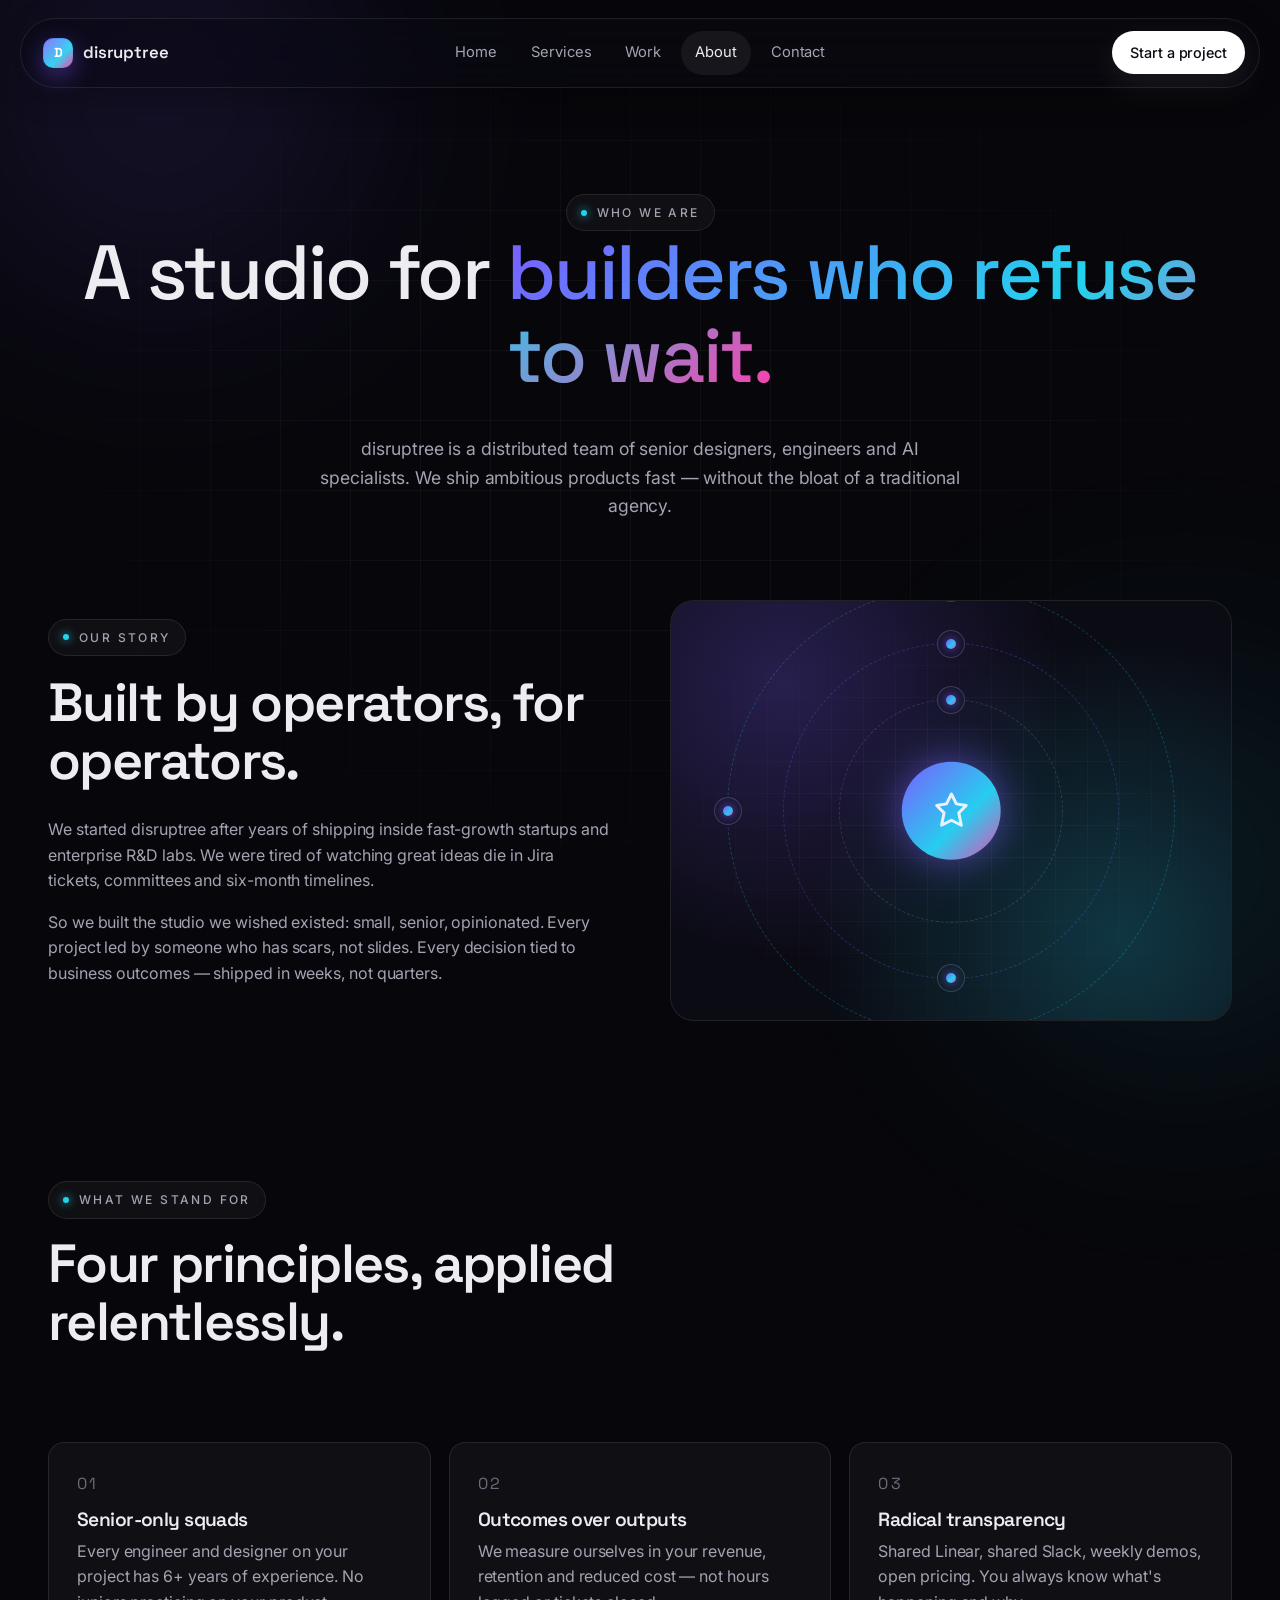
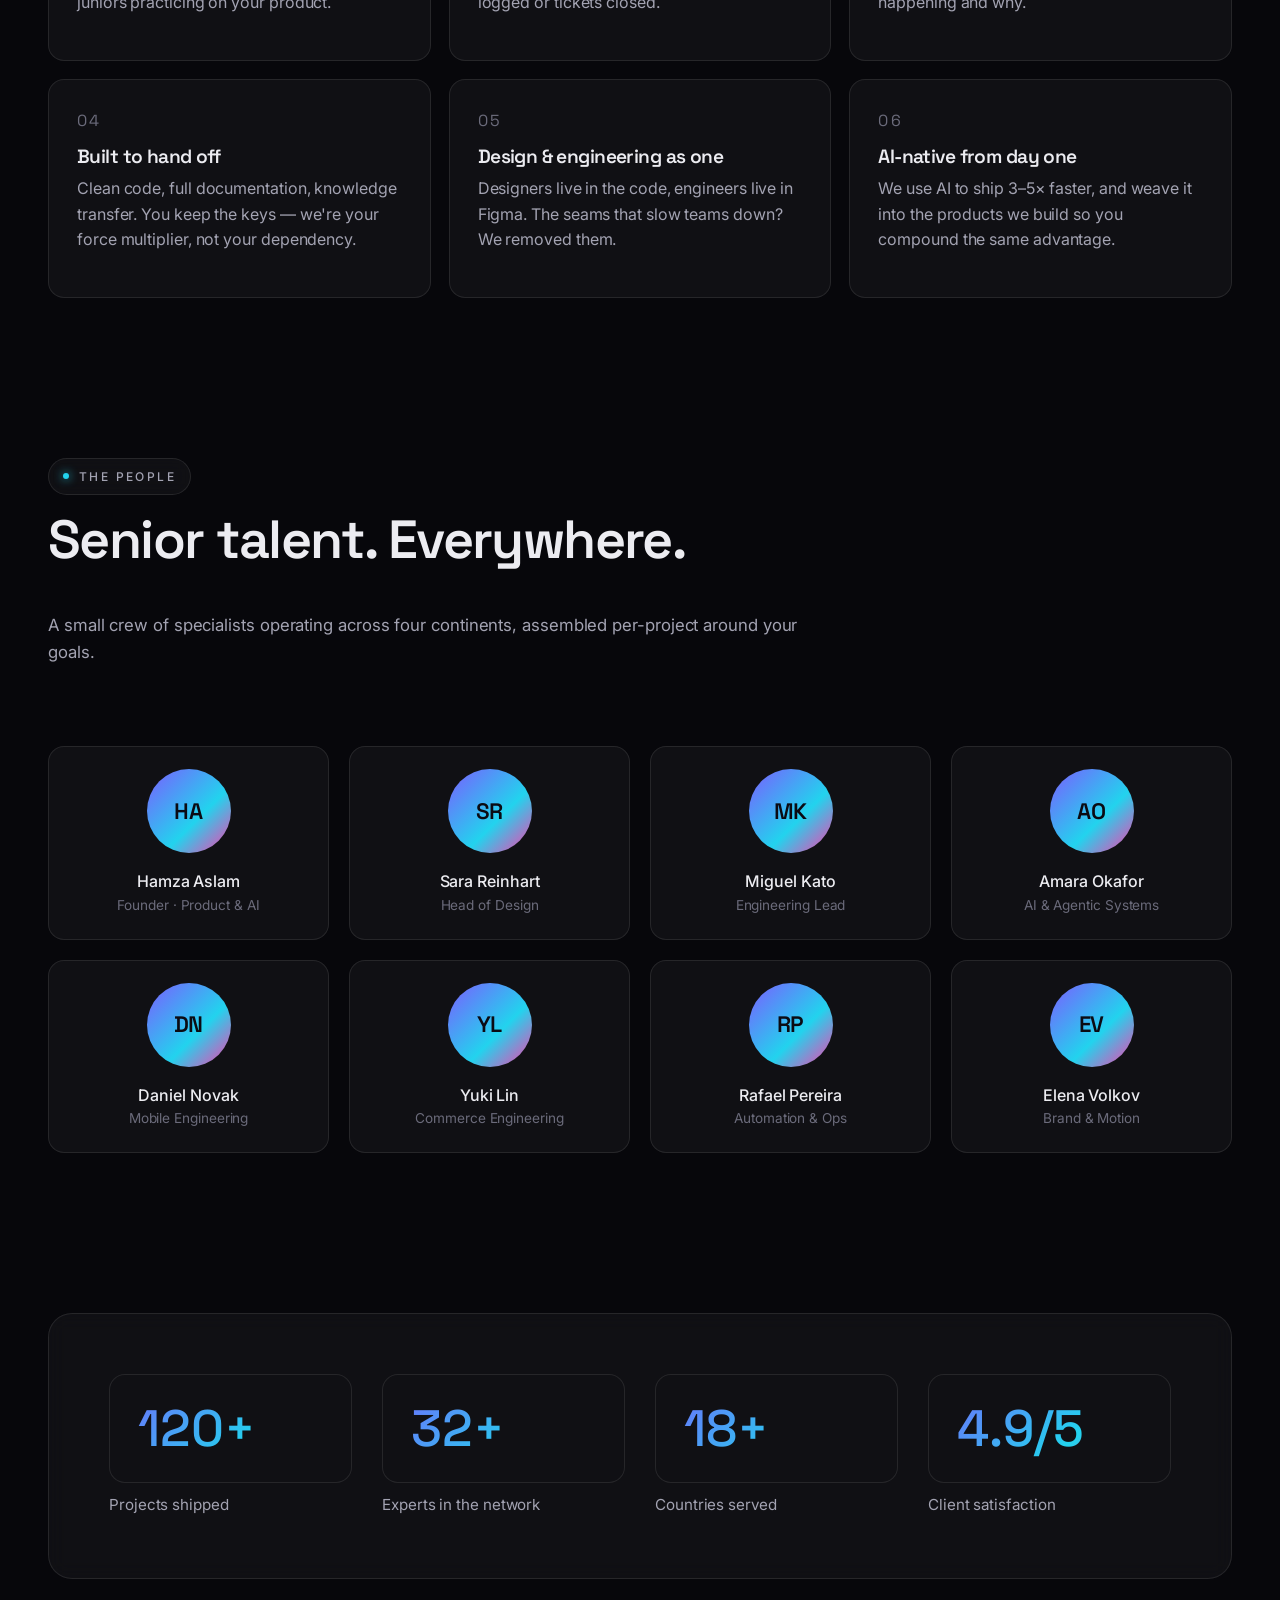
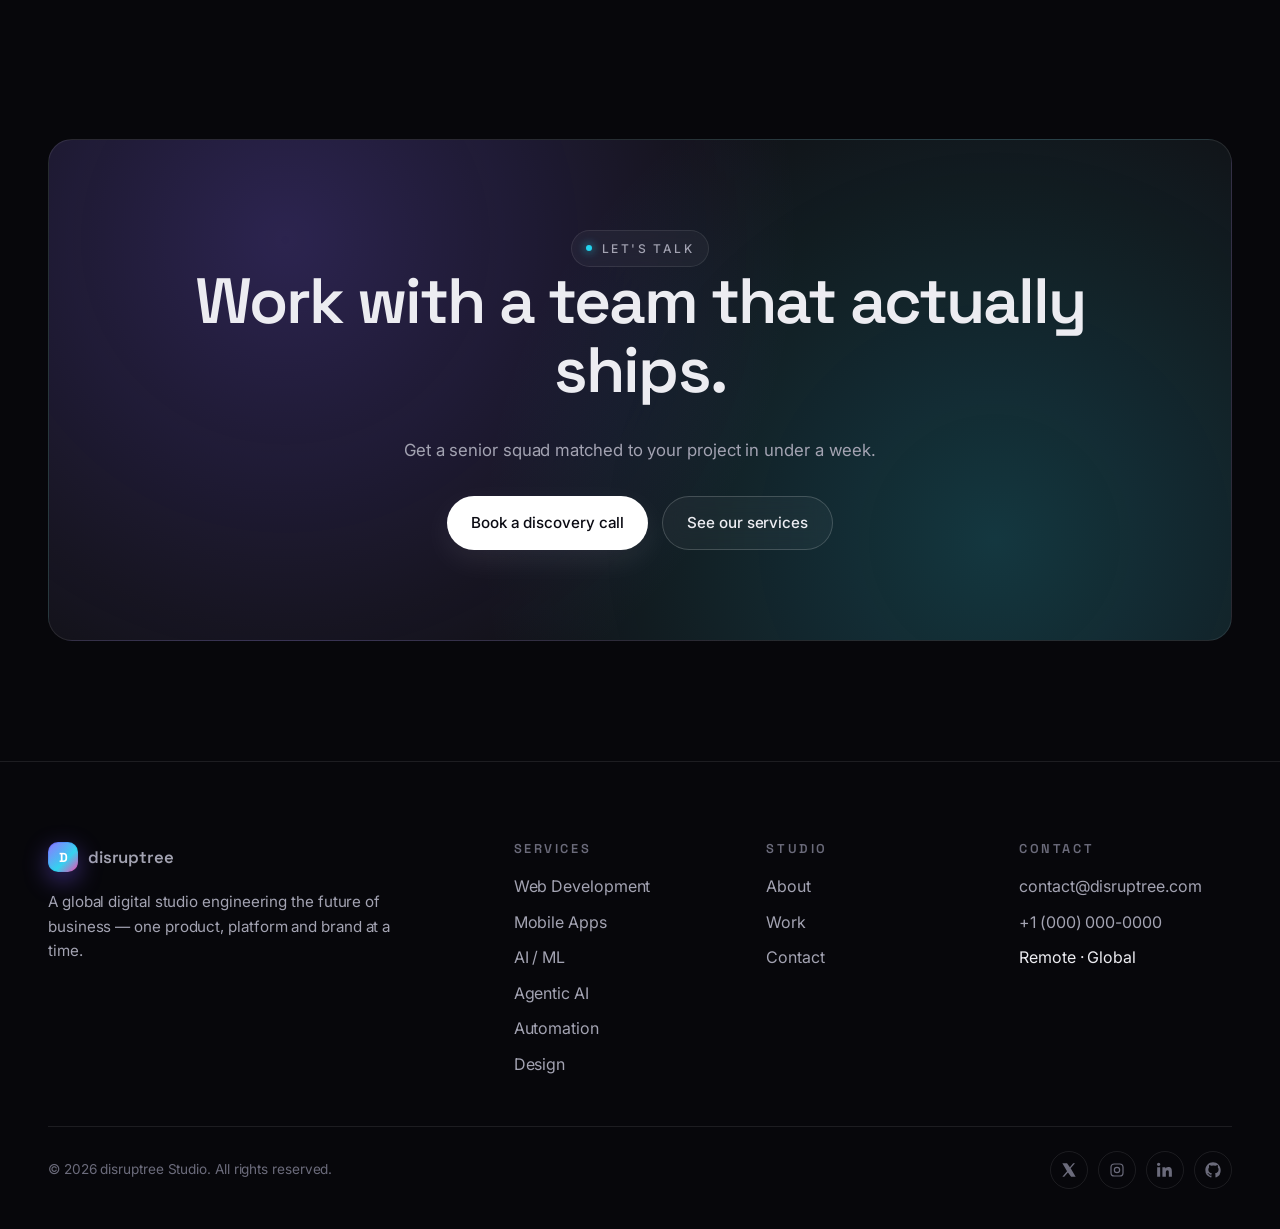
==== about.html @ 53bc6ad3 "Initial disruptree agency website. Add the multi-page marketing site with modern UI, neural-network " ====
<!DOCTYPE html>
<html lang="en">
<head>
  <meta charset="UTF-8" />
  <meta name="viewport" content="width=device-width, initial-scale=1.0" />
  <title>About — disruptree</title>
  <meta name="description" content="Meet disruptree — a global, senior-only digital studio shipping ambitious products for founders and enterprise teams." />
  <link rel="preconnect" href="https://fonts.googleapis.com" />
  <link rel="preconnect" href="https://fonts.gstatic.com" crossorigin />
  <link rel="preload" as="style" href="https://fonts.googleapis.com/css2?family=Inter:wght@300;400;500;600&family=Space+Grotesk:wght@400;500;600;700&display=swap" />
  <link rel="stylesheet" href="https://fonts.googleapis.com/css2?family=Inter:wght@300;400;500;600&family=Space+Grotesk:wght@400;500;600;700&display=swap" media="print" onload="this.media='all'" />
  <noscript><link rel="stylesheet" href="https://fonts.googleapis.com/css2?family=Inter:wght@300;400;500;600&family=Space+Grotesk:wght@400;500;600;700&display=swap" /></noscript>
  <link rel="stylesheet" href="assets/css/style.css" />
  <link rel="icon" type="image/svg+xml" href="data:image/svg+xml,%3Csvg xmlns='http://www.w3.org/2000/svg' viewBox='0 0 32 32'%3E%3Cdefs%3E%3ClinearGradient id='g' x1='0' x2='1' y1='0' y2='1'%3E%3Cstop offset='0' stop-color='%237c5cff'/%3E%3Cstop offset='0.5' stop-color='%2322d3ee'/%3E%3Cstop offset='1' stop-color='%23ff3cac'/%3E%3C/linearGradient%3E%3C/defs%3E%3Crect width='32' height='32' rx='8' fill='url(%23g)'/%3E%3Crect x='8' y='8' width='16' height='16' rx='4' fill='%23070712'/%3E%3Crect x='12' y='12' width='8' height='8' rx='2' fill='url(%23g)'/%3E%3C/svg%3E" />
</head>
<body>
  <div class="grid-overlay"></div>
  <div class="cursor-dot"></div>
  <div class="cursor-ring"></div>

  <header class="nav">
    <div class="nav-inner">
      <a href="index.html" class="brand"><span class="brand-mark"></span><span>disruptree</span></a>
      <nav class="nav-links">
        <a href="index.html">Home</a>
        <a href="services.html">Services</a>
        <a href="portfolio.html">Work</a>
        <a href="about.html" class="active">About</a>
        <a href="contact.html">Contact</a>
      </nav>
      <div class="nav-cta">
        <a href="contact.html" class="btn btn-primary" data-magnetic><span>Start a project</span></a>
        <button class="nav-toggle" aria-label="Toggle menu"><span></span></button>
      </div>
    </div>
    <div class="mobile-menu">
      <a href="index.html">Home</a>
      <a href="services.html">Services</a>
      <a href="portfolio.html">Work</a>
      <a href="about.html" class="active">About</a>
      <a href="contact.html">Contact</a>
      <a href="contact.html" class="btn btn-primary"><span>Start a project</span></a>
    </div>
  </header>

  <section class="page-hero">
    <div class="container">
      <span class="eyebrow" data-reveal><span class="dot"></span> Who we are</span>
      <h1 data-reveal>A studio for <em class="gradient-text" style="font-style:normal;">builders who refuse to wait.</em></h1>
      <p data-reveal>disruptree is a distributed team of senior designers, engineers and AI specialists. We ship ambitious products fast — without the bloat of a traditional agency.</p>
    </div>
  </section>

  <section style="padding-top:0;">
    <div class="container">
      <div class="about-grid" data-reveal-stagger>
        <div>
          <span class="eyebrow"><span class="dot"></span> Our story</span>
          <h2 style="margin-top:18px;">Built by operators, for operators.</h2>
          <p>We started disruptree after years of shipping inside fast-growth startups and enterprise R&amp;D labs. We were tired of watching great ideas die in Jira tickets, committees and six-month timelines.</p>
          <p>So we built the studio we wished existed: small, senior, opinionated. Every project led by someone who has scars, not slides. Every decision tied to business outcomes — shipped in weeks, not quarters.</p>
        </div>
        <div class="service-visual viz-agent">
          <div class="hub">
            <div class="orbit o3">
              <span class="agent a1"></span>
              <span class="agent a2"></span>
              <span class="agent a3"></span>
            </div>
            <div class="orbit o2">
              <span class="agent a1"></span>
              <span class="agent a2"></span>
            </div>
            <div class="orbit o1">
              <span class="agent a1"></span>
            </div>
            <div class="center">
              <svg viewBox="0 0 24 24" fill="none" stroke="currentColor" stroke-width="1.8" stroke-linecap="round" stroke-linejoin="round"><path d="M12 2l3 6 6 1-4.5 4.5L18 21l-6-3-6 3 1.5-7.5L3 9l6-1z"/></svg>
            </div>
          </div>
        </div>
      </div>
    </div>
  </section>

  <section>
    <div class="container">
      <div class="section-head" data-reveal>
        <span class="eyebrow"><span class="dot"></span> What we stand for</span>
        <h2>Four principles, applied relentlessly.</h2>
      </div>
      <div class="values-grid" data-reveal-stagger>
        <div class="value">
          <div class="num">01</div>
          <h3>Senior-only squads</h3>
          <p>Every engineer and designer on your project has 6+ years of experience. No juniors practicing on your product.</p>
        </div>
        <div class="value">
          <div class="num">02</div>
          <h3>Outcomes over outputs</h3>
          <p>We measure ourselves in your revenue, retention and reduced cost — not hours logged or tickets closed.</p>
        </div>
        <div class="value">
          <div class="num">03</div>
          <h3>Radical transparency</h3>
          <p>Shared Linear, shared Slack, weekly demos, open pricing. You always know what's happening and why.</p>
        </div>
        <div class="value">
          <div class="num">04</div>
          <h3>Built to hand off</h3>
          <p>Clean code, full documentation, knowledge transfer. You keep the keys — we're your force multiplier, not your dependency.</p>
        </div>
        <div class="value">
          <div class="num">05</div>
          <h3>Design &amp; engineering as one</h3>
          <p>Designers live in the code, engineers live in Figma. The seams that slow teams down? We removed them.</p>
        </div>
        <div class="value">
          <div class="num">06</div>
          <h3>AI-native from day one</h3>
          <p>We use AI to ship 3–5× faster, and weave it into the products we build so you compound the same advantage.</p>
        </div>
      </div>
    </div>
  </section>

  <section>
    <div class="container">
      <div class="section-head" data-reveal>
        <span class="eyebrow"><span class="dot"></span> The people</span>
        <h2>Senior talent. Everywhere.</h2>
        <p class="lead">A small crew of specialists operating across four continents, assembled per-project around your goals.</p>
      </div>
      <div class="team-grid" data-reveal-stagger>
        <div class="member"><div class="avatar">HA</div><div class="name">Hamza Aslam</div><div class="role">Founder · Product &amp; AI</div></div>
        <div class="member"><div class="avatar">SR</div><div class="name">Sara Reinhart</div><div class="role">Head of Design</div></div>
        <div class="member"><div class="avatar">MK</div><div class="name">Miguel Kato</div><div class="role">Engineering Lead</div></div>
        <div class="member"><div class="avatar">AO</div><div class="name">Amara Okafor</div><div class="role">AI &amp; Agentic Systems</div></div>
        <div class="member"><div class="avatar">DN</div><div class="name">Daniel Novak</div><div class="role">Mobile Engineering</div></div>
        <div class="member"><div class="avatar">YL</div><div class="name">Yuki Lin</div><div class="role">Commerce Engineering</div></div>
        <div class="member"><div class="avatar">RP</div><div class="name">Rafael Pereira</div><div class="role">Automation &amp; Ops</div></div>
        <div class="member"><div class="avatar">EV</div><div class="name">Elena Volkov</div><div class="role">Brand &amp; Motion</div></div>
      </div>
    </div>
  </section>

  <section>
    <div class="container">
      <div class="stats" data-reveal-stagger>
        <div class="stat"><div class="value"><span data-count="120" data-suffix="+">0</span></div><div class="label">Projects shipped</div></div>
        <div class="stat"><div class="value"><span data-count="32" data-suffix="+">0</span></div><div class="label">Experts in the network</div></div>
        <div class="stat"><div class="value"><span data-count="18" data-suffix="+">0</span></div><div class="label">Countries served</div></div>
        <div class="stat"><div class="value"><span data-count="4.9" data-suffix="/5">0</span></div><div class="label">Client satisfaction</div></div>
      </div>
    </div>
  </section>

  <section>
    <div class="container">
      <div class="cta" data-reveal>
        <span class="eyebrow"><span class="dot"></span> Let's talk</span>
        <h2>Work with a team that actually ships.</h2>
        <p>Get a senior squad matched to your project in under a week.</p>
        <div class="btns">
          <a href="contact.html" class="btn btn-primary" data-magnetic><span>Book a discovery call</span></a>
          <a href="services.html" class="btn btn-ghost">See our services</a>
        </div>
      </div>
    </div>
  </section>

  <footer class="footer">
    <div class="container">
      <div class="footer-grid">
        <div class="footer-col footer-brand">
          <a href="index.html" class="brand"><span class="brand-mark"></span><span>disruptree</span></a>
          <p>A global digital studio engineering the future of business — one product, platform and brand at a time.</p>
        </div>
        <div class="footer-col"><h4>Services</h4><ul>
          <li><a href="services.html#web">Web Development</a></li>
          <li><a href="services.html#mobile">Mobile Apps</a></li>
                    <li><a href="services.html#aiml">AI / ML</a></li>
          <li><a href="services.html#agentic">Agentic AI</a></li>
          <li><a href="services.html#automation">Automation</a></li>
          <li><a href="services.html#design">Design</a></li>
        </ul></div>
        <div class="footer-col"><h4>Studio</h4><ul>
          <li><a href="about.html">About</a></li>
          <li><a href="portfolio.html">Work</a></li>
          <li><a href="contact.html">Contact</a></li>
        </ul></div>
        <div class="footer-col"><h4>Contact</h4><ul>
          <li><a href="mailto:contact@disruptree.com">contact@disruptree.com</a></li>
          <li><a href="tel:+10000000000">+1 (000) 000-0000</a></li>
          <li>Remote · Global</li>
        </ul></div>
      </div>
      <div class="footer-bottom">
        <span>© <span data-year>2026</span> disruptree Studio. All rights reserved.</span>
        <div class="socials">
          <a href="#" aria-label="X"><svg viewBox="0 0 24 24" fill="currentColor"><path d="M18.244 2H21l-6.56 7.495L22 22h-6.844l-4.788-6.26L4.8 22H2.042l7.02-8.018L2 2h7.02l4.33 5.72L18.244 2z"/></svg></a>
          <a href="#" aria-label="Instagram"><svg viewBox="0 0 24 24" fill="none" stroke="currentColor" stroke-width="1.8"><rect x="3" y="3" width="18" height="18" rx="5"/><circle cx="12" cy="12" r="4"/></svg></a>
          <a href="#" aria-label="LinkedIn"><svg viewBox="0 0 24 24" fill="currentColor"><path d="M4.98 3.5C4.98 4.88 3.87 6 2.5 6S0 4.88 0 3.5 1.12 1 2.5 1s2.48 1.12 2.48 2.5zM.22 8h4.56v14H.22V8zM8.1 8h4.37v1.92h.06c.61-1.15 2.1-2.36 4.32-2.36 4.62 0 5.47 3.04 5.47 7V22h-4.56v-6.24c0-1.49-.03-3.4-2.07-3.4-2.07 0-2.39 1.62-2.39 3.29V22H8.1V8z"/></svg></a>
          <a href="#" aria-label="GitHub"><svg viewBox="0 0 24 24" fill="currentColor"><path d="M12 .5C5.73.5.5 5.73.5 12a11.5 11.5 0 008.36 11.08c.61.11.83-.27.83-.59v-2.13c-3.38.73-4.1-1.43-4.1-1.43-.56-1.42-1.37-1.8-1.37-1.8-1.12-.76.09-.75.09-.75 1.24.09 1.89 1.27 1.89 1.27 1.1 1.88 2.88 1.34 3.58 1.02.11-.8.43-1.34.78-1.65-2.7-.31-5.54-1.35-5.54-6.02 0-1.33.47-2.41 1.24-3.26-.12-.31-.54-1.56.12-3.26 0 0 1.01-.32 3.31 1.24a11.4 11.4 0 016.03 0c2.29-1.56 3.3-1.24 3.3-1.24.66 1.7.24 2.95.12 3.26.77.85 1.24 1.93 1.24 3.26 0 4.68-2.84 5.71-5.55 6.01.44.38.83 1.13.83 2.28v3.38c0 .33.22.71.84.59A11.5 11.5 0 0023.5 12C23.5 5.73 18.27.5 12 .5z"/></svg></a>
        </div>
      </div>
    </div>
  </footer>

  <script src="assets/js/main.js"></script>
</body>
</html>
---- assets/css/style.css ----
/* =========================================================
   DISRUPTREE — IT Agency Website
   Design system + global styles
   ========================================================= */

:root {
  /* Core palette */
  --bg-0: #07070b;
  --bg-1: #0b0b13;
  --bg-2: #10101c;
  --surface: rgba(255, 255, 255, 0.04);
  --surface-2: rgba(255, 255, 255, 0.06);
  --border: rgba(255, 255, 255, 0.09);
  --border-strong: rgba(255, 255, 255, 0.18);

  /* Text */
  --text: #ececf1;
  --text-dim: #a3a3b2;
  --text-mute: #6b6b7b;

  /* Brand gradient stops */
  --c-violet: #7c5cff;
  --c-indigo: #5b8cff;
  --c-cyan: #22d3ee;
  --c-magenta: #ff3cac;
  --c-amber: #ffb547;

  --grad-primary: linear-gradient(135deg, #7c5cff 0%, #22d3ee 60%, #ff3cac 100%);
  --grad-soft: linear-gradient(135deg, rgba(124, 92, 255, 0.18), rgba(34, 211, 238, 0.12) 60%, rgba(255, 60, 172, 0.15));
  --grad-line: linear-gradient(90deg, transparent, rgba(255, 255, 255, 0.12), transparent);

  /* Effects */
  --radius-sm: 10px;
  --radius: 16px;
  --radius-lg: 24px;
  --shadow-1: 0 10px 30px rgba(0, 0, 0, 0.35);
  --shadow-glow: 0 0 60px rgba(124, 92, 255, 0.35);

  /* Type */
  --font-display: 'Space Grotesk', 'Inter', system-ui, sans-serif;
  --font-body: 'Inter', system-ui, -apple-system, Segoe UI, Roboto, sans-serif;

  /* Layout */
  --container: 1240px;
  --nav-h: 74px;
}

/* Reset */
*,
*::before,
*::after { box-sizing: border-box; }
html, body { margin: 0; padding: 0; }
html { scroll-behavior: smooth; }
img, svg, video, canvas { display: block; max-width: 100%; }
button { font: inherit; cursor: pointer; border: 0; background: none; color: inherit; }
a { color: inherit; text-decoration: none; }
input, textarea, select { font: inherit; color: inherit; }

body {
  font-family: var(--font-body);
  font-size: 16px;
  line-height: 1.6;
  color: var(--text);
  background: var(--bg-0);
  overflow-x: hidden;
  -webkit-font-smoothing: antialiased;
  -moz-osx-font-smoothing: grayscale;
  letter-spacing: -0.005em;
}

/* Ambient gradient blobs (site-wide) */
body::before,
body::after {
  content: "";
  position: fixed;
  inset: auto;
  width: 55vw;
  height: 55vw;
  border-radius: 50%;
  filter: blur(110px);
  opacity: 0.35;
  pointer-events: none;
  z-index: 0;
}
body::before {
  top: -20vw; left: -15vw;
  background: radial-gradient(circle, rgba(124,92,255,0.55), transparent 60%);
}
body::after {
  bottom: -25vw; right: -20vw;
  background: radial-gradient(circle, rgba(34,211,238,0.4), transparent 60%);
}

/* Grid overlay */
.grid-overlay {
  position: fixed;
  inset: 0;
  pointer-events: none;
  z-index: 1;
  background-image:
    linear-gradient(to right, rgba(255,255,255,0.04) 1px, transparent 1px),
    linear-gradient(to bottom, rgba(255,255,255,0.04) 1px, transparent 1px);
  background-size: 70px 70px;
  mask-image: radial-gradient(ellipse at center, black 30%, transparent 75%);
  -webkit-mask-image: radial-gradient(ellipse at center, black 30%, transparent 75%);
}

/* Layout */
.container {
  width: 100%;
  max-width: var(--container);
  margin: 0 auto;
  padding: 0 28px;
  position: relative;
  z-index: 2;
}

section { position: relative; z-index: 2; padding: 120px 0; }
section + section { padding-top: 40px; }

/* Type */
h1, h2, h3, h4 {
  font-family: var(--font-display);
  font-weight: 600;
  letter-spacing: -0.03em;
  line-height: 1.08;
  margin: 0 0 0.5em;
}
h1 { font-size: clamp(2.6rem, 6.5vw, 5.2rem); font-weight: 500; }
h2 { font-size: clamp(2rem, 4.2vw, 3.4rem); }
h3 { font-size: clamp(1.3rem, 2vw, 1.7rem); }
p { margin: 0 0 1em; color: var(--text-dim); }

.eyebrow {
  display: inline-flex;
  align-items: center;
  gap: 10px;
  font-size: 12px;
  font-weight: 500;
  letter-spacing: 0.2em;
  text-transform: uppercase;
  color: var(--text-dim);
  padding: 8px 14px;
  border: 1px solid var(--border);
  border-radius: 999px;
  background: var(--surface);
  backdrop-filter: blur(8px);
}
.eyebrow .dot {
  width: 6px; height: 6px; border-radius: 50%;
  background: var(--c-cyan);
  box-shadow: 0 0 10px var(--c-cyan);
}

.gradient-text {
  background: var(--grad-primary);
  -webkit-background-clip: text;
  background-clip: text;
  color: transparent;
  -webkit-text-fill-color: transparent;
}

.section-head {
  display: flex;
  flex-direction: column;
  align-items: flex-start;
  gap: 16px;
  margin-bottom: 64px;
  max-width: 760px;
}
.section-head .lead { font-size: 1.05rem; color: var(--text-dim); }

/* Buttons */
.btn {
  display: inline-flex;
  align-items: center;
  justify-content: center;
  gap: 10px;
  padding: 14px 24px;
  font-weight: 500;
  font-size: 0.95rem;
  border-radius: 999px;
  transition: transform .35s ease, box-shadow .35s ease, background .35s ease, color .35s ease, border-color .35s ease;
  white-space: nowrap;
  position: relative;
  overflow: hidden;
}
.btn svg { width: 16px; height: 16px; }
.btn-primary {
  color: #0b0b13;
  background: #fff;
  box-shadow: 0 10px 30px rgba(255,255,255,0.08), 0 0 0 1px rgba(255,255,255,0.04) inset;
}
.btn-primary::before {
  content: "";
  position: absolute; inset: 0;
  background: var(--grad-primary);
  opacity: 0;
  transition: opacity .4s ease;
}
.btn-primary span { position: relative; z-index: 1; display: inline-flex; align-items: center; gap: 10px;}
.btn-primary:hover::before { opacity: 1; }
.btn-primary:hover { color: #fff; transform: translateY(-2px); }

.btn-ghost {
  color: var(--text);
  border: 1px solid var(--border-strong);
  background: var(--surface);
  backdrop-filter: blur(10px);
}
.btn-ghost:hover { border-color: rgba(255,255,255,0.35); transform: translateY(-2px); }

/* ======== NAV ======== */
.nav {
  position: fixed;
  top: 18px; left: 50%;
  transform: translateX(-50%);
  width: calc(100% - 36px);
  max-width: 1240px;
  z-index: 100;
  transition: top .35s ease;
}
.nav-inner {
  display: flex; align-items: center; justify-content: space-between;
  padding: 12px 14px 12px 22px;
  background: rgba(10, 10, 18, 0.55);
  border: 1px solid var(--border);
  border-radius: 999px;
  backdrop-filter: blur(18px) saturate(140%);
  -webkit-backdrop-filter: blur(18px) saturate(140%);
  box-shadow: 0 10px 30px rgba(0,0,0,0.25);
}
.brand {
  display: inline-flex; align-items: center; gap: 10px;
  font-family: var(--font-display);
  font-weight: 600;
  letter-spacing: -0.01em;
}
.brand .brand-mark {
  width: 30px; height: 30px; border-radius: 10px;
  background: var(--grad-primary);
  position: relative;
  box-shadow: 0 8px 24px rgba(124,92,255,0.45);
  display: inline-flex;
  align-items: center;
  justify-content: center;
  color: #ffffff;
  font-family: var(--font-display);
  font-weight: 700;
  font-size: 0.82rem;
}
.brand .brand-mark::after {
  content: "";
  position: absolute;
  inset: 1px;
  border-radius: 9px;
  background: linear-gradient(145deg, rgba(255, 255, 255, 0.16), rgba(255, 255, 255, 0.03));
}
.brand .brand-mark::before {
  content: "D";
  position: relative;
  z-index: 1;
  text-shadow: 0 0 12px rgba(124, 92, 255, 0.45);
}
.brand span { font-size: 1.05rem; }

.nav-links { display: flex; align-items: center; gap: 6px; }
.nav-links a {
  padding: 10px 14px;
  font-size: 0.92rem;
  color: var(--text-dim);
  border-radius: 999px;
  transition: color .25s ease, background .25s ease;
}
.nav-links a:hover { color: var(--text); background: var(--surface-2); }
.nav-links a.active { color: var(--text); background: var(--surface-2); }

.nav-cta { display: flex; align-items: center; gap: 10px; }
.nav-cta .btn { padding: 10px 18px; font-size: 0.9rem; }

.mobile-menu { display: none; }

.nav-toggle {
  display: none;
  width: 40px; height: 40px;
  border-radius: 10px;
  border: 1px solid var(--border);
  background: var(--surface);
  align-items: center; justify-content: center;
}
.nav-toggle span {
  display: block; width: 18px; height: 1.5px;
  background: var(--text);
  position: relative;
}
.nav-toggle span::before,
.nav-toggle span::after {
  content: ""; position: absolute; left: 0; width: 18px; height: 1.5px; background: var(--text);
  transition: transform .3s ease, top .3s ease;
}
.nav-toggle span::before { top: -6px; }
.nav-toggle span::after { top: 6px; }
.nav-toggle.open span { background: transparent; }
.nav-toggle.open span::before { top: 0; transform: rotate(45deg); }
.nav-toggle.open span::after { top: 0; transform: rotate(-45deg); }

/* ======== HERO ======== */
.hero {
  position: relative;
  min-height: 100vh;
  padding: calc(var(--nav-h) + 80px) 0 80px;
  display: flex; align-items: center;
  overflow: hidden;
}
.hero-canvas-wrap {
  position: absolute;
  inset: 0;
  z-index: 1;
  pointer-events: none;
}
.hero-canvas-wrap canvas { position: absolute; inset: 0; width: 100%; height: 100%; }
.hero-inner {
  position: relative;
  z-index: 3;
  display: grid;
  grid-template-columns: 1.1fr 0.9fr;
  gap: 60px;
  align-items: center;
}
.hero h1 .line { display: block; overflow: hidden; }
.hero h1 .line > span { display: inline-block; }
.hero-copy p {
  font-size: 1.1rem;
  max-width: 520px;
  color: var(--text-dim);
}
.hero-actions {
  display: flex; flex-wrap: wrap; gap: 14px; margin-top: 32px;
}
.hero-meta {
  margin-top: 48px;
  display: flex; flex-wrap: wrap; gap: 36px;
}
.hero-meta > div { display: flex; flex-direction: column; }
.hero-meta .num {
  font-family: var(--font-display);
  font-size: 2rem; font-weight: 500; line-height: 1;
  background: var(--grad-primary);
  -webkit-background-clip: text; background-clip: text; color: transparent;
}
.hero-meta .lbl { font-size: 0.85rem; color: var(--text-mute); letter-spacing: 0.08em; text-transform: uppercase; margin-top: 6px; }

.hero-visual {
  position: relative;
  aspect-ratio: 1/1;
  max-width: 520px;
  margin-left: auto;
}
.hero-visual .ring {
  position: absolute; inset: 0;
  border: 1px dashed rgba(255,255,255,0.14);
  border-radius: 50%;
  animation: spin 40s linear infinite;
}
.hero-visual .ring.r2 { inset: 10%; border-color: rgba(124,92,255,0.25); animation-duration: 60s; animation-direction: reverse; }
.hero-visual .ring.r3 { inset: 22%; border-color: rgba(34,211,238,0.25); animation-duration: 80s; }
.hero-visual .orb-glow {
  position: absolute; inset: 15%;
  background: radial-gradient(circle at 30% 30%, rgba(124,92,255,0.6), rgba(34,211,238,0.2) 40%, transparent 70%);
  border-radius: 50%;
  filter: blur(20px);
}
@keyframes spin { to { transform: rotate(360deg); } }

/* =====================================================
   FUTURISTIC HERO (landing page)
   Depth-map portrait + scan line + bloom + staggered title
   ===================================================== */
.hero-futuristic {
  position: relative;
  min-height: 100vh;
  min-height: 100svh;
  padding: 0;
  display: block;
  overflow: hidden;
  background:
    radial-gradient(ellipse at 12% 22%, rgba(255, 60, 172, 0.22), transparent 52%),
    radial-gradient(ellipse at 88% 30%, rgba(124, 92, 255, 0.28), transparent 58%),
    radial-gradient(ellipse at 50% 88%, rgba(34, 211, 238, 0.2), transparent 62%),
    linear-gradient(180deg, #06060d 0%, #090a16 50%, #05050b 100%);
  isolation: isolate;
}
.hero-futuristic .hero-canvas {
  position: absolute;
  inset: 0;
  z-index: 1;
  pointer-events: none;
  opacity: 1;
  animation: none;
}
.hero-futuristic .hero-canvas canvas {
  position: absolute;
  inset: 0;
  width: 100% !important;
  height: 100% !important;
  display: block;
}
.hero-futuristic .hero-canvas spline-viewer {
  position: absolute;
  inset: 0;
  width: 100%;
  height: 100%;
  pointer-events: none;
  opacity: 0.88;
  filter: saturate(1.1) contrast(1.04) brightness(0.95);
}
@keyframes hero-canvas-in {
  from { opacity: 0; }
  to   { opacity: 1; }
}

/* CSS-only fallback for mobile / low-end / reduced-motion (no Three.js load) */
.hero-canvas.hero-canvas--fallback {
  opacity: 1;
  animation: none;
  background:
    radial-gradient(ellipse 60% 75% at 50% 52%, rgba(124, 92, 255, 0.42), transparent 62%),
    radial-gradient(ellipse 44% 58% at 46% 48%, rgba(34, 211, 238, 0.32), transparent 68%),
    radial-gradient(ellipse 36% 48% at 56% 58%, rgba(255, 60, 172, 0.22), transparent 72%);
}
.hero-canvas.hero-canvas--fallback::before,
.hero-canvas.hero-canvas--fallback::after {
  content: "";
  position: absolute;
  inset: 0;
  pointer-events: none;
}
.hero-canvas.hero-canvas--fallback::before {
  background-image:
    radial-gradient(circle, rgba(255, 255, 255, 0.45) 1px, transparent 1.3px);
  background-size: 14px 14px;
  mask-image: radial-gradient(ellipse 52% 68% at 50% 52%, #000 0%, rgba(0,0,0,0.9) 40%, transparent 88%);
  -webkit-mask-image: radial-gradient(ellipse 52% 68% at 50% 52%, #000 0%, rgba(0,0,0,0.9) 40%, transparent 88%);
  opacity: 0.32;
  animation: hero-fallback-drift 18s linear infinite;
}
.hero-canvas.hero-canvas--fallback::after {
  background:
    radial-gradient(ellipse 70% 80% at 50% 55%, transparent 55%, rgba(5, 5, 16, 0.55) 78%, #05050b 100%);
}
@keyframes hero-fallback-drift {
  0%   { background-position: 0 0; }
  100% { background-position: 0 140px; }
}

/* Scan-line ambient glow (CSS layer that pulses even without WebGL) */
.hero-futuristic .hero-vignette {
  position: absolute;
  inset: 0;
  z-index: 2;
  pointer-events: none;
  background:
    radial-gradient(ellipse at center, transparent 38%, rgba(0, 0, 0, 0.62) 85%, #000 100%),
    linear-gradient(180deg, rgba(8, 8, 18, 0.58), transparent 18%, transparent 82%, rgba(6, 6, 16, 0.76));
}
.hero-futuristic .hero-vignette::before {
  content: "";
  position: absolute; inset: 0;
  background-image:
    linear-gradient(to right, rgba(255,255,255,0.04) 1px, transparent 1px),
    linear-gradient(to bottom, rgba(255,255,255,0.04) 1px, transparent 1px);
  background-size: 56px 56px;
  mask-image: radial-gradient(ellipse at center, black 0%, transparent 75%);
  -webkit-mask-image: radial-gradient(ellipse at center, black 0%, transparent 75%);
  opacity: 0.55;
  mix-blend-mode: screen;
}
.hero-futuristic .hero-vignette::after {
  content: "";
  position: absolute;
  left: 0; right: 0;
  height: 2px;
  top: 0;
  background: linear-gradient(90deg, transparent, rgba(34,211,238,0.85), transparent);
  box-shadow: 0 0 24px rgba(34, 211, 238, 0.9), 0 0 60px rgba(124, 92, 255, 0.55);
  animation: hero-scan 5s cubic-bezier(.55,.0,.45,1) infinite;
  opacity: 0.9;
}
@keyframes hero-scan {
  0%   { top: -2%; opacity: 0; }
  8%   { opacity: 1; }
  92%  { opacity: 1; }
  100% { top: 102%; opacity: 0; }
}

/* Centered content */
.hero-center {
  position: relative;
  z-index: 3;
  min-height: 100vh;
  min-height: 100svh;
  display: flex;
  flex-direction: column;
  align-items: center;
  justify-content: center;
  text-align: center;
  padding: calc(var(--nav-h) + 40px) 24px 140px;
  pointer-events: none;
}
.hero-center > * { pointer-events: auto; }

.hero-eyebrow {
  display: inline-flex;
  align-items: center;
  gap: 10px;
  padding: 8px 16px;
  border-radius: 999px;
  border: 1px solid rgba(255, 255, 255, 0.14);
  background: rgba(255, 255, 255, 0.04);
  backdrop-filter: blur(14px);
  -webkit-backdrop-filter: blur(14px);
  font-size: 11px;
  letter-spacing: 0.28em;
  text-transform: uppercase;
  color: rgba(255, 255, 255, 0.78);
  margin-bottom: 28px;
  opacity: 0;
  transform: translateY(8px);
  animation: hero-fade-up 0.7s ease forwards 0.1s;
}
.hero-eyebrow .dot {
  width: 6px; height: 6px;
  border-radius: 50%;
  background: var(--c-cyan, #22d3ee);
  box-shadow: 0 0 12px var(--c-cyan, #22d3ee);
}

.hero-title {
  margin: 0;
  font-family: var(--font-display);
  font-weight: 700;
  font-size: clamp(2.8rem, 8.4vw, 7rem);
  line-height: 0.95;
  text-transform: uppercase;
  letter-spacing: -0.02em;
  color: #fff;
  display: flex;
  flex-wrap: wrap;
  justify-content: center;
  gap: 0.35em;
  max-width: min(1100px, 92vw);
  filter: drop-shadow(0 0 22px rgba(124, 92, 255, 0.35));
}
.hero-title .word {
  display: inline-block;
  opacity: 0;
  transform: translateY(110%);
  animation: hero-word-in 1s cubic-bezier(0.2, 0.8, 0.2, 1) forwards;
  text-shadow: 0 0 36px rgba(124, 92, 255, 0.45);
  position: relative;
}
.hero-title .word:nth-child(1) { animation-delay: 0.15s; }
.hero-title .word:nth-child(2) {
  animation-delay: 0.25s;
  background: linear-gradient(135deg, #7c5cff 0%, #22d3ee 50%, #ff3cac 100%);
  -webkit-background-clip: text;
          background-clip: text;
  -webkit-text-fill-color: transparent;
  color: transparent;
}
.hero-title .word:nth-child(3) { animation-delay: 0.35s; }

@keyframes hero-word-in {
  0%   { opacity: 0; transform: translateY(110%) skewY(6deg); filter: blur(10px); }
  60%  { opacity: 1; filter: blur(0); }
  100% { opacity: 1; transform: translateY(0)   skewY(0);   filter: blur(0); }
}
@keyframes hero-fade-up {
  from { opacity: 0; transform: translateY(10px); }
  to   { opacity: 1; transform: translateY(0); }
}

.hero-sub {
  margin: 26px auto 0;
  max-width: 680px;
  font-size: clamp(1rem, 1.5vw, 1.22rem);
  line-height: 1.55;
  color: rgba(255, 255, 255, 0.78);
  font-weight: 400;
  text-shadow: 0 2px 18px rgba(0, 0, 0, 0.6);
  opacity: 0;
  transform: translateY(8px);
  animation: hero-fade-up 0.7s ease forwards 0.55s;
}

.hero-actions-f {
  margin-top: 38px;
  display: flex;
  gap: 14px;
  flex-wrap: wrap;
  justify-content: center;
  opacity: 0;
  transform: translateY(8px);
  animation: hero-fade-up 0.7s ease forwards 0.7s;
}

/* Scroll-to-explore pill */
.explore-btn {
  position: absolute;
  bottom: 36px;
  left: 50%;
  transform: translateX(-50%) translateY(0);
  display: inline-flex;
  align-items: center;
  gap: 12px;
  padding: 13px 22px;
  border-radius: 999px;
  border: 1px solid rgba(255, 255, 255, 0.18);
  background: rgba(255, 255, 255, 0.05);
  backdrop-filter: blur(14px);
  -webkit-backdrop-filter: blur(14px);
  color: #fff;
  font-size: 12px;
  font-weight: 500;
  letter-spacing: 0.22em;
  text-transform: uppercase;
  text-decoration: none;
  cursor: pointer;
  z-index: 4;
  opacity: 0;
  animation: hero-fade-up 0.7s ease forwards 0.9s;
  transition:
    background 0.18s ease,
    border-color 0.18s ease,
    box-shadow 0.18s ease,
    color 0.18s ease;
  will-change: transform;
}
.explore-btn:hover,
.explore-btn:focus-visible {
  background: rgba(124, 92, 255, 0.15);
  border-color: rgba(124, 92, 255, 0.65);
  box-shadow:
    0 0 0 1px rgba(124, 92, 255, 0.35),
    0 0 40px rgba(124, 92, 255, 0.45),
    0 0 90px rgba(34, 211, 238, 0.25);
  color: #fff;
}
.explore-btn .explore-arrow {
  display: inline-flex;
  animation: arrow-bob 1.6s ease-in-out infinite;
}
.explore-btn .explore-arrow svg { display: block; }
@keyframes arrow-bob {
  0%, 100% { transform: translateY(0); }
  50%      { transform: translateY(4px); }
}

/* Mobile tuning */
@media (max-width: 720px) {
  .hero-title { font-size: clamp(2.2rem, 12vw, 3.6rem); gap: 0.3em; }
  .hero-eyebrow { font-size: 10px; letter-spacing: 0.22em; padding: 6px 12px; }
  .hero-center { padding-bottom: 120px; }
  .explore-btn {
    bottom: 22px;
    padding: 11px 18px;
    font-size: 11px;
    letter-spacing: 0.2em;
  }
  .hero-actions-f { margin-top: 28px; }
}

@media (prefers-reduced-motion: reduce) {
  .hero-title .word,
  .hero-eyebrow,
  .hero-sub,
  .hero-actions-f,
  .explore-btn,
  .hero-futuristic .hero-canvas {
    animation: none !important;
    opacity: 1 !important;
    transform: none !important;
  }
  .hero-futuristic .hero-vignette::after { animation: none; }
}

.hero-scroll {
  position: absolute;
  bottom: 28px; left: 50%; transform: translateX(-50%);
  font-size: 11px; letter-spacing: 0.3em; text-transform: uppercase; color: var(--text-mute);
  display: flex; flex-direction: column; align-items: center; gap: 10px;
  z-index: 3;
}
.hero-scroll .mouse {
  width: 22px; height: 36px; border: 1px solid var(--border-strong); border-radius: 12px;
  position: relative;
}
.hero-scroll .mouse::after {
  content: ""; position: absolute; left: 50%; top: 7px;
  width: 2px; height: 6px; background: var(--text); border-radius: 2px;
  transform: translateX(-50%);
  animation: wheel 1.8s ease-in-out infinite;
}
@keyframes wheel { 0% { opacity: 1; transform: translate(-50%, 0); } 100% { opacity: 0; transform: translate(-50%, 10px); } }

/* ======== MARQUEE / LOGOS ======== */
.marquee {
  position: relative;
  overflow: hidden;
  padding: 28px 0;
  border-top: 1px solid var(--border);
  border-bottom: 1px solid var(--border);
  background: linear-gradient(180deg, rgba(255,255,255,0.02), transparent);
}
.marquee-track {
  display: flex; gap: 64px;
  width: max-content;
  animation: marquee 40s linear infinite;
}
.marquee-track span {
  font-family: var(--font-display);
  font-size: 1.15rem; font-weight: 500;
  color: var(--text-mute);
  white-space: nowrap;
  letter-spacing: 0.02em;
  display: inline-flex; align-items: center; gap: 18px;
}
.marquee-track span::after {
  content: ""; width: 6px; height: 6px; border-radius: 50%; background: var(--text-mute);
}
@keyframes marquee { to { transform: translateX(-50%); } }

/* ======== SERVICES (bento) ======== */
.services-grid {
  display: grid;
  grid-template-columns: repeat(6, 1fr);
  gap: 18px;
}
.service-card {
  position: relative;
  background: var(--surface);
  border: 1px solid var(--border);
  border-radius: var(--radius-lg);
  padding: 32px;
  overflow: hidden;
  transition: transform .5s cubic-bezier(.2,.8,.2,1), border-color .4s ease, background .4s ease;
  min-height: 280px;
  display: flex; flex-direction: column; justify-content: space-between;
  gap: 24px;
}
.service-card::before {
  content: "";
  position: absolute; inset: -1px;
  background: var(--grad-primary);
  opacity: 0;
  transition: opacity .4s ease;
  z-index: -1;
  border-radius: inherit;
  filter: blur(16px);
}
.service-card:hover {
  transform: translateY(-6px);
  border-color: var(--border-strong);
  background: var(--surface-2);
}
.service-card:hover::before { opacity: 0.35; }
.service-card .icon {
  width: 52px; height: 52px; border-radius: 14px;
  display: flex; align-items: center; justify-content: center;
  background: var(--surface-2);
  border: 1px solid var(--border);
  color: #fff;
}
.service-card .icon svg { width: 26px; height: 26px; }
.service-card h3 { margin-bottom: 8px; }
.service-card p { font-size: 0.95rem; margin: 0; }
.service-card .arrow {
  width: 38px; height: 38px;
  border-radius: 50%;
  border: 1px solid var(--border);
  display: inline-flex; align-items: center; justify-content: center;
  background: var(--surface-2);
  transition: transform .35s ease, background .35s ease, border-color .35s ease;
  align-self: flex-start;
  margin-top: auto;
}
.service-card:hover .arrow {
  background: var(--grad-primary);
  border-color: transparent;
  transform: rotate(-45deg) translateX(2px);
}
.service-card.w-3 { grid-column: span 3; }
.service-card.w-2 { grid-column: span 2; }
.service-card.w-4 { grid-column: span 4; }
.service-card.w-6 { grid-column: span 6; }

/* Feature card (bigger) */
.service-card.feature {
  min-height: 360px;
  background:
    radial-gradient(circle at 85% 15%, rgba(124,92,255,0.25), transparent 50%),
    radial-gradient(circle at 15% 85%, rgba(34,211,238,0.2), transparent 50%),
    var(--surface);
}
.service-card.feature h3 { font-size: 1.9rem; }

/* Animated grid pattern inside cards */
.service-card .deco {
  position: absolute;
  inset: auto -20% -40% auto;
  width: 70%; aspect-ratio: 1/1;
  opacity: 0.35;
  pointer-events: none;
  filter: blur(0.5px);
}

/* ======== PROCESS ======== */
.process-list {
  display: grid;
  gap: 0;
}
.process-item {
  display: grid;
  grid-template-columns: 120px 1fr auto;
  align-items: start;
  gap: 40px;
  padding: 36px 0;
  border-top: 1px solid var(--border);
  position: relative;
  transition: padding-left .5s ease;
}
.process-item:last-child { border-bottom: 1px solid var(--border); }
.process-item:hover { padding-left: 16px; }
.process-item .num {
  font-family: var(--font-display);
  font-size: 1.1rem;
  color: var(--text-mute);
  letter-spacing: 0.1em;
}
.process-item h3 { margin-bottom: 10px; }
.process-item p { max-width: 600px; }
.process-item .tag {
  font-size: 0.8rem;
  color: var(--text-dim);
  border: 1px solid var(--border);
  padding: 6px 12px;
  border-radius: 999px;
  background: var(--surface);
  white-space: nowrap;
}

/* ======== STATS ======== */
.stats {
  display: grid;
  grid-template-columns: repeat(4, 1fr);
  gap: 30px;
  padding: 60px;
  border: 1px solid var(--border);
  border-radius: var(--radius-lg);
  background: var(--surface);
  backdrop-filter: blur(10px);
}
.stat .value {
  font-family: var(--font-display);
  font-size: clamp(2.2rem, 4vw, 3.4rem);
  font-weight: 500;
  line-height: 1;
  background: var(--grad-primary);
  -webkit-background-clip: text; background-clip: text; color: transparent;
}
.stat .label { margin-top: 10px; color: var(--text-dim); font-size: 0.95rem; }

/* ======== TESTIMONIALS ======== */
.testimonials-grid {
  display: grid;
  grid-template-columns: repeat(3, 1fr);
  gap: 18px;
}
.testimonial {
  padding: 32px;
  border: 1px solid var(--border);
  border-radius: var(--radius);
  background: var(--surface);
  display: flex; flex-direction: column; gap: 24px;
  transition: transform .4s ease, border-color .4s ease;
}
.testimonial:hover { transform: translateY(-4px); border-color: var(--border-strong); }
.testimonial .stars { color: var(--c-amber); letter-spacing: 2px; }
.testimonial blockquote {
  margin: 0; font-size: 1.05rem; color: var(--text);
  line-height: 1.6;
}
.testimonial .person { display: flex; align-items: center; gap: 14px; }
.testimonial .avatar {
  width: 44px; height: 44px; border-radius: 50%;
  background: var(--grad-primary);
  display: inline-flex; align-items: center; justify-content: center;
  color: #fff; font-weight: 600;
  font-family: var(--font-display);
}
.testimonial .name { font-weight: 500; font-size: 0.95rem; }
.testimonial .role { font-size: 0.82rem; color: var(--text-mute); }

/* ======== CTA ======== */
.cta {
  position: relative;
  padding: 90px 60px;
  border-radius: var(--radius-lg);
  border: 1px solid var(--border);
  background:
    radial-gradient(circle at 20% 20%, rgba(124,92,255,0.25), transparent 50%),
    radial-gradient(circle at 80% 80%, rgba(34,211,238,0.2), transparent 50%),
    var(--surface);
  overflow: hidden;
  text-align: center;
}
.cta h2 { font-size: clamp(2.2rem, 5vw, 4rem); }
.cta p { max-width: 560px; margin: 10px auto 32px; font-size: 1.05rem; }
.cta .btns { display: inline-flex; gap: 14px; flex-wrap: wrap; justify-content: center; }

/* ======== FOOTER ======== */
.footer {
  position: relative;
  z-index: 2;
  padding: 80px 0 40px;
  border-top: 1px solid var(--border);
}
.footer-grid {
  display: grid;
  grid-template-columns: 2fr 1fr 1fr 1fr;
  gap: 40px;
  padding-bottom: 48px;
}
.footer-col h4 {
  font-size: 0.8rem;
  letter-spacing: 0.2em;
  text-transform: uppercase;
  color: var(--text-mute);
  margin-bottom: 18px;
}
.footer-col ul { list-style: none; padding: 0; margin: 0; display: flex; flex-direction: column; gap: 10px; }
.footer-col a { color: var(--text-dim); transition: color .2s ease; }
.footer-col a:hover { color: var(--text); }
.footer-brand p { max-width: 360px; font-size: 0.95rem; margin-top: 18px; }
.footer-bottom {
  border-top: 1px solid var(--border);
  padding-top: 24px;
  display: flex; justify-content: space-between; align-items: center; gap: 16px; flex-wrap: wrap;
  font-size: 0.85rem; color: var(--text-mute);
}
.socials { display: flex; gap: 10px; }
.socials a {
  width: 38px; height: 38px; border-radius: 50%;
  border: 1px solid var(--border);
  display: inline-flex; align-items: center; justify-content: center;
  transition: background .3s ease, border-color .3s ease, transform .3s ease;
}
.socials a:hover { background: var(--surface-2); border-color: var(--border-strong); transform: translateY(-2px); }
.socials svg { width: 16px; height: 16px; }

/* ======== PAGE HEADER (inner pages) ======== */
.page-hero {
  padding: calc(var(--nav-h) + 120px) 0 80px;
  position: relative;
  text-align: center;
}
.page-hero h1 { font-size: clamp(2.6rem, 6vw, 4.8rem); }
.page-hero p { max-width: 640px; margin: 18px auto 0; font-size: 1.1rem; }

/* Services detailed */
.service-detail {
  display: grid;
  grid-template-columns: 1fr 1.2fr;
  gap: 60px;
  padding: 90px 0;
  border-top: 1px solid var(--border);
  align-items: start;
}
.service-detail:first-of-type { border-top: 0; }
.service-detail .label {
  font-size: 0.8rem; letter-spacing: 0.2em; text-transform: uppercase;
  color: var(--text-mute); margin-bottom: 14px;
}
.service-detail h2 { font-size: clamp(1.9rem, 3.4vw, 2.8rem); margin-bottom: 14px; }
.service-detail ul { list-style: none; padding: 0; margin: 24px 0 0; display: grid; grid-template-columns: repeat(2, 1fr); gap: 12px; }
.service-detail ul li {
  padding: 14px 16px; border: 1px solid var(--border); border-radius: 12px;
  background: var(--surface); font-size: 0.92rem;
  display: flex; align-items: center; gap: 10px;
}
.service-detail ul li::before {
  content: ""; width: 6px; height: 6px; border-radius: 50%;
  background: var(--grad-primary);
  flex-shrink: 0;
}
.service-visual {
  aspect-ratio: 4/3;
  border-radius: var(--radius-lg);
  border: 1px solid var(--border);
  background:
    radial-gradient(circle at 30% 30%, rgba(124,92,255,0.25), transparent 50%),
    radial-gradient(circle at 70% 70%, rgba(34,211,238,0.2), transparent 50%),
    var(--surface);
  position: relative;
  overflow: hidden;
}
.service-visual .shape {
  position: absolute; inset: 20%;
  background: var(--grad-primary);
  border-radius: 30% 70% 70% 30% / 30% 30% 70% 70%;
  opacity: 0.8;
  filter: blur(2px);
  animation: morph 12s ease-in-out infinite;
}
@keyframes morph {
  0%, 100% { border-radius: 30% 70% 70% 30% / 30% 30% 70% 70%; transform: rotate(0deg) scale(1); }
  50% { border-radius: 70% 30% 40% 60% / 50% 60% 40% 50%; transform: rotate(180deg) scale(1.05); }
}

/* =====================================================
   SERVICE-SPECIFIC THEMED ANIMATIONS
   ===================================================== */

/* Shared background grid for all themed visuals */
.service-visual[class*="viz-"] { background: var(--bg-1); }
.service-visual[class*="viz-"]::before {
  content: "";
  position: absolute; inset: 0;
  background-image:
    linear-gradient(to right, rgba(255,255,255,0.05) 1px, transparent 1px),
    linear-gradient(to bottom, rgba(255,255,255,0.05) 1px, transparent 1px);
  background-size: 32px 32px;
  mask-image: radial-gradient(ellipse at center, black 30%, transparent 80%);
  -webkit-mask-image: radial-gradient(ellipse at center, black 30%, transparent 80%);
  opacity: 0.7;
}
.service-visual[class*="viz-"]::after {
  content: "";
  position: absolute; inset: 0;
  background:
    radial-gradient(circle at 20% 20%, rgba(124,92,255,0.25), transparent 50%),
    radial-gradient(circle at 80% 80%, rgba(34,211,238,0.22), transparent 55%);
  pointer-events: none;
}

/* ---------- 01 WEB: browser with animated code ---------- */
.viz-web .browser {
  position: absolute;
  top: 50%; left: 50%;
  width: 78%; aspect-ratio: 16/11;
  transform: translate(-50%, -50%);
  background: rgba(14, 14, 24, 0.9);
  border: 1px solid var(--border-strong);
  border-radius: 14px;
  box-shadow: 0 20px 60px rgba(0, 0, 0, 0.5), 0 0 0 1px rgba(255, 255, 255, 0.02) inset;
  display: flex; flex-direction: column;
  overflow: hidden;
  backdrop-filter: blur(6px);
}
.viz-web .chrome {
  display: flex; align-items: center; gap: 8px;
  padding: 10px 12px;
  border-bottom: 1px solid var(--border);
  background: rgba(255,255,255,0.02);
}
.viz-web .chrome .dot {
  width: 10px; height: 10px; border-radius: 50%;
  background: #3a3a45;
}
.viz-web .chrome .dot:nth-child(1) { background: #ff5f56; }
.viz-web .chrome .dot:nth-child(2) { background: #ffbd2e; }
.viz-web .chrome .dot:nth-child(3) { background: #27c93f; }
.viz-web .chrome .url {
  flex: 1;
  height: 18px;
  margin-left: 14px;
  border-radius: 6px;
  background: rgba(255,255,255,0.05);
  position: relative;
  overflow: hidden;
}
.viz-web .chrome .url::after {
  content: "";
  position: absolute; top: 0; left: -30%;
  width: 30%; height: 100%;
  background: linear-gradient(90deg, transparent, rgba(124,92,255,0.5), transparent);
  animation: scan 3s ease-in-out infinite;
}
@keyframes scan { to { left: 130%; } }

.viz-web .code {
  flex: 1;
  padding: 18px 22px;
  display: flex; flex-direction: column; gap: 10px;
  font-family: var(--font-body);
}
.viz-web .code .line {
  height: 8px;
  border-radius: 4px;
  background: rgba(255,255,255,0.08);
  position: relative;
  overflow: hidden;
  animation: typein 4s ease-out infinite;
  transform-origin: left center;
}
.viz-web .code .line::after {
  content: "";
  position: absolute; inset: 0;
  background: var(--grad-primary);
  opacity: 0.7;
  transform: translateX(-100%);
  animation: sweep 4s ease-in-out infinite;
}
.viz-web .code .line:nth-child(1) { width: 30%; }
.viz-web .code .line:nth-child(2) { width: 62%; animation-delay: 0.2s; }
.viz-web .code .line:nth-child(2)::after { animation-delay: 0.2s; }
.viz-web .code .line:nth-child(3) { width: 48%; animation-delay: 0.4s; margin-left: 16px; }
.viz-web .code .line:nth-child(3)::after { animation-delay: 0.4s; }
.viz-web .code .line:nth-child(4) { width: 72%; animation-delay: 0.6s; margin-left: 16px; }
.viz-web .code .line:nth-child(4)::after { animation-delay: 0.6s; }
.viz-web .code .line:nth-child(5) { width: 40%; animation-delay: 0.8s; }
.viz-web .code .line:nth-child(5)::after { animation-delay: 0.8s; }
.viz-web .code .line:nth-child(6) { width: 58%; animation-delay: 1.0s; }
.viz-web .code .line:nth-child(6)::after { animation-delay: 1.0s; }
@keyframes typein {
  0%, 85%, 100% { transform: scaleX(1); opacity: 1; }
  90% { transform: scaleX(0.9); opacity: 0.4; }
}
@keyframes sweep {
  0% { transform: translateX(-100%); }
  60% { transform: translateX(100%); }
  100% { transform: translateX(100%); }
}

/* ---------- 02 MOBILE: phone + animated app grid ---------- */
.viz-mobile .phone {
  position: absolute;
  top: 50%; left: 50%;
  transform: translate(-50%, -50%) rotate(-6deg);
  width: 42%; aspect-ratio: 9/19;
  background: linear-gradient(160deg, #1a1a2c, #0d0d18);
  border: 1px solid var(--border-strong);
  border-radius: 28px;
  padding: 10px;
  box-shadow: 0 30px 60px rgba(0, 0, 0, 0.5), 0 0 0 2px rgba(255,255,255,0.03) inset;
  animation: tilt 8s ease-in-out infinite;
}
@keyframes tilt {
  0%, 100% { transform: translate(-50%, -50%) rotate(-6deg); }
  50% { transform: translate(-50%, -50%) rotate(6deg); }
}
.viz-mobile .phone .notch {
  position: absolute; top: 14px; left: 50%;
  transform: translateX(-50%);
  width: 36%; height: 14px;
  background: #0a0a14;
  border-radius: 10px;
  z-index: 2;
}
.viz-mobile .phone .screen {
  width: 100%; height: 100%;
  border-radius: 20px;
  background:
    radial-gradient(circle at 50% 20%, rgba(124,92,255,0.35), transparent 60%),
    radial-gradient(circle at 50% 80%, rgba(34,211,238,0.3), transparent 60%),
    #0a0a14;
  padding: 34px 12px 16px;
  display: flex; flex-direction: column; gap: 10px;
  overflow: hidden;
}
.viz-mobile .apps {
  display: grid; grid-template-columns: repeat(3, 1fr); gap: 8px;
  margin-top: auto;
}
.viz-mobile .apps span {
  aspect-ratio: 1/1;
  border-radius: 10px;
  background: var(--grad-primary);
  opacity: 0.9;
  animation: appPulse 2.4s ease-in-out infinite;
}
.viz-mobile .apps span:nth-child(2) { background: linear-gradient(135deg, #22d3ee, #5b8cff); animation-delay: 0.15s; }
.viz-mobile .apps span:nth-child(3) { background: linear-gradient(135deg, #ff3cac, #7c5cff); animation-delay: 0.3s; }
.viz-mobile .apps span:nth-child(4) { background: linear-gradient(135deg, #ffb547, #ff3cac); animation-delay: 0.45s; }
.viz-mobile .apps span:nth-child(5) { background: linear-gradient(135deg, #7c5cff, #22d3ee); animation-delay: 0.6s; }
.viz-mobile .apps span:nth-child(6) { background: linear-gradient(135deg, #22d3ee, #7c5cff); animation-delay: 0.75s; }
@keyframes appPulse {
  0%, 100% { transform: scale(1); box-shadow: 0 0 0 rgba(124,92,255,0); }
  50% { transform: scale(1.06); box-shadow: 0 0 18px rgba(124,92,255,0.6); }
}
.viz-mobile .phone .topbar {
  position: absolute; top: 50px; left: 18px; right: 18px;
  height: 6px; border-radius: 3px;
  background: rgba(255,255,255,0.1);
  overflow: hidden;
}
.viz-mobile .phone .topbar::after {
  content: ""; position: absolute; inset: 0;
  background: var(--grad-primary);
  transform: translateX(-100%);
  animation: loadbar 3s ease-in-out infinite;
}
@keyframes loadbar {
  0% { transform: translateX(-100%); }
  60%, 100% { transform: translateX(0); }
}

/* ---------- 03 SHOPIFY: product cards + cart ---------- */
.viz-shop .products {
  position: absolute;
  top: 50%; left: 50%;
  transform: translate(-50%, -55%);
  display: grid;
  grid-template-columns: repeat(3, 1fr);
  gap: 14px;
  width: 78%;
}
.viz-shop .card {
  aspect-ratio: 3/4;
  border-radius: 14px;
  border: 1px solid var(--border-strong);
  background: rgba(255,255,255,0.04);
  backdrop-filter: blur(8px);
  position: relative;
  overflow: hidden;
  animation: floatCard 5s ease-in-out infinite;
}
.viz-shop .card:nth-child(1) { animation-delay: 0s; }
.viz-shop .card:nth-child(2) { animation-delay: 0.3s; transform: translateY(-10px); }
.viz-shop .card:nth-child(3) { animation-delay: 0.6s; }
.viz-shop .card::before {
  content: "";
  position: absolute; inset: 10px;
  border-radius: 10px;
  background: linear-gradient(135deg, rgba(124,92,255,0.4), rgba(34,211,238,0.3));
}
.viz-shop .card:nth-child(2)::before { background: linear-gradient(135deg, rgba(255,60,172,0.4), rgba(124,92,255,0.3)); }
.viz-shop .card:nth-child(3)::before { background: linear-gradient(135deg, rgba(34,211,238,0.45), rgba(255,181,71,0.25)); }
.viz-shop .card::after {
  content: ""; position: absolute;
  bottom: 10px; left: 10px; right: 28px;
  height: 6px; border-radius: 3px;
  background: rgba(255,255,255,0.2);
}
.viz-shop .card .tag {
  position: absolute; top: 8px; right: 8px;
  font-size: 10px; font-weight: 600;
  color: #0b0b13;
  background: #fff;
  padding: 3px 8px; border-radius: 999px;
  z-index: 2;
  letter-spacing: 0.04em;
}
.viz-shop .card:nth-child(1) .tag { background: var(--c-amber); color: #0b0b13; }
.viz-shop .card:nth-child(3) .tag { background: var(--c-cyan); color: #0b0b13; }
@keyframes floatCard {
  0%, 100% { transform: translateY(0); }
  50% { transform: translateY(-10px); }
}
.viz-shop .cart {
  position: absolute;
  bottom: 12%; right: 8%;
  width: 64px; height: 64px;
  border-radius: 50%;
  background: #fff;
  color: #0b0b13;
  display: flex; align-items: center; justify-content: center;
  box-shadow: 0 10px 30px rgba(0, 0, 0, 0.4), 0 0 30px rgba(124,92,255,0.3);
  animation: cartBounce 2.5s ease-in-out infinite;
}
.viz-shop .cart svg { width: 26px; height: 26px; }
.viz-shop .cart .badge {
  position: absolute; top: -4px; right: -4px;
  width: 22px; height: 22px;
  border-radius: 50%;
  background: var(--c-magenta);
  color: #fff;
  font-size: 11px; font-weight: 600;
  display: flex; align-items: center; justify-content: center;
  border: 2px solid var(--bg-1);
}
@keyframes cartBounce {
  0%, 100% { transform: translateY(0) scale(1); }
  50% { transform: translateY(-6px) scale(1.04); }
}

/* ---------- 04 AUTOMATION: gears + flow ---------- */
.viz-auto .gears {
  position: absolute;
  top: 50%; left: 50%;
  transform: translate(-50%, -50%);
  width: 70%; aspect-ratio: 16/9;
}
.viz-auto .gear {
  position: absolute;
  border-radius: 50%;
  border: 2px dashed rgba(255,255,255,0.3);
}
.viz-auto .gear::before {
  content: "";
  position: absolute; inset: 12%;
  border-radius: 50%;
  border: 2px solid var(--border-strong);
  background:
    radial-gradient(circle, rgba(124,92,255,0.3), transparent 60%),
    rgba(255,255,255,0.02);
}
.viz-auto .gear::after {
  content: "";
  position: absolute; inset: 30%;
  border-radius: 50%;
  background: var(--grad-primary);
  opacity: 0.8;
}
.viz-auto .gear.g1 {
  left: 8%; top: 12%;
  width: 44%; aspect-ratio: 1/1;
  animation: spinA 10s linear infinite;
}
.viz-auto .gear.g2 {
  right: 10%; bottom: 8%;
  width: 34%; aspect-ratio: 1/1;
  animation: spinB 8s linear infinite;
}
@keyframes spinA { to { transform: rotate(360deg); } }
@keyframes spinB { to { transform: rotate(-360deg); } }

.viz-auto .flow {
  position: absolute;
  top: 50%; left: 50%;
  transform: translate(-50%, -50%);
  width: 70%;
  display: flex; align-items: center; justify-content: space-between;
  pointer-events: none;
}
.viz-auto .flow .node {
  width: 14px; height: 14px; border-radius: 50%;
  background: #fff;
  box-shadow: 0 0 14px rgba(255,255,255,0.6);
  position: relative; z-index: 2;
}
.viz-auto .flow .line {
  flex: 1;
  height: 1px;
  background: rgba(255,255,255,0.2);
  position: relative;
  overflow: hidden;
}
.viz-auto .flow .line::after {
  content: ""; position: absolute; top: 50%;
  width: 24px; height: 3px;
  border-radius: 2px;
  background: var(--grad-primary);
  transform: translate(-100%, -50%);
  box-shadow: 0 0 12px rgba(124,92,255,0.8);
  animation: packet 2.4s linear infinite;
}
.viz-auto .flow .line:nth-child(4)::after { animation-delay: 1.2s; }
@keyframes packet {
  0% { transform: translate(-30%, -50%); opacity: 0; }
  15% { opacity: 1; }
  85% { opacity: 1; }
  100% { transform: translate(calc(100vw), -50%); opacity: 0; }
}

/* ---------- 05 AI / ML: neural network ---------- */
.viz-ai .network {
  position: absolute; inset: 8%;
}
.viz-ai .network svg { width: 100%; height: 100%; }
.viz-ai .network .edge {
  stroke: rgba(255,255,255,0.18);
  stroke-width: 1;
  fill: none;
}
.viz-ai .network .edge.active {
  stroke: url(#ai-grad);
  stroke-width: 1.6;
  stroke-dasharray: 6 120;
  animation: pulseEdge 2.8s linear infinite;
}
@keyframes pulseEdge {
  0% { stroke-dashoffset: 0; opacity: 0.2; }
  30% { opacity: 1; }
  100% { stroke-dashoffset: -126; opacity: 0.2; }
}
.viz-ai .network .node {
  fill: rgba(255,255,255,0.9);
  filter: drop-shadow(0 0 6px rgba(124,92,255,0.8));
  animation: nodePulse 2.4s ease-in-out infinite;
}
.viz-ai .network .node.mid { animation-delay: 0.4s; }
.viz-ai .network .node.out { animation-delay: 0.8s; }
@keyframes nodePulse {
  0%, 100% { r: 5; opacity: 0.8; }
  50% { r: 7; opacity: 1; }
}
.viz-ai .core {
  position: absolute;
  top: 50%; left: 50%;
  width: 56px; height: 56px;
  transform: translate(-50%, -50%);
  border-radius: 50%;
  background: var(--grad-primary);
  box-shadow: 0 0 60px rgba(124,92,255,0.7);
  animation: coreBeat 2s ease-in-out infinite;
  z-index: 3;
}
.viz-ai .core::after {
  content: ""; position: absolute; inset: 6px;
  border-radius: 50%; background: var(--bg-1);
  display: flex; align-items: center; justify-content: center;
}
.viz-ai .core::before {
  content: ""; position: absolute; inset: 14px;
  border-radius: 50%; background: var(--grad-primary);
  filter: blur(1px);
  z-index: 1;
}
@keyframes coreBeat {
  0%, 100% { transform: translate(-50%, -50%) scale(1); }
  50% { transform: translate(-50%, -50%) scale(1.1); }
}

/* ---------- 06 AGENTIC: orbiting agents ---------- */
.viz-agent .hub {
  position: absolute;
  top: 50%; left: 50%;
  transform: translate(-50%, -50%);
  width: 80%; aspect-ratio: 1/1;
}
.viz-agent .hub .center {
  position: absolute;
  top: 50%; left: 50%;
  transform: translate(-50%, -50%);
  width: 22%; aspect-ratio: 1/1;
  border-radius: 50%;
  background: var(--grad-primary);
  box-shadow: 0 0 40px rgba(124, 92, 255, 0.6);
  display: flex; align-items: center; justify-content: center;
  color: #fff;
  z-index: 3;
  animation: coreBeat 2.6s ease-in-out infinite;
}
.viz-agent .hub .center svg { width: 40%; }
.viz-agent .orbit {
  position: absolute;
  top: 50%; left: 50%;
  transform: translate(-50%, -50%);
  border-radius: 50%;
  border: 1px dashed rgba(255, 255, 255, 0.15);
  animation: orbit 14s linear infinite;
}
.viz-agent .orbit.o1 { width: 50%; aspect-ratio: 1/1; animation-duration: 10s; }
.viz-agent .orbit.o2 { width: 75%; aspect-ratio: 1/1; animation-duration: 14s; animation-direction: reverse; border-color: rgba(124, 92, 255, 0.3); }
.viz-agent .orbit.o3 { width: 100%; aspect-ratio: 1/1; animation-duration: 20s; border-color: rgba(34, 211, 238, 0.25); }
.viz-agent .orbit .agent {
  position: absolute;
  top: -14px; left: 50%;
  width: 28px; height: 28px;
  transform: translateX(-50%);
  border-radius: 50%;
  background: rgba(14, 14, 24, 0.9);
  border: 1px solid var(--border-strong);
  display: flex; align-items: center; justify-content: center;
  backdrop-filter: blur(6px);
}
.viz-agent .orbit .agent::after {
  content: "";
  width: 10px; height: 10px;
  border-radius: 50%;
  background: var(--grad-primary);
  box-shadow: 0 0 10px rgba(124,92,255,0.8);
}
.viz-agent .orbit .agent.a2 { top: auto; bottom: -14px; }
.viz-agent .orbit .agent.a3 { top: 50%; left: -14px; transform: translateY(-50%); }
@keyframes orbit { to { transform: translate(-50%, -50%) rotate(360deg); } }

/* ---------- 07 DESIGN: swatches + typography ---------- */
.viz-design .stage {
  position: absolute;
  inset: 0;
  display: flex; align-items: center; justify-content: center;
}
.viz-design .swatch {
  position: absolute;
  width: 25%; aspect-ratio: 1/1;
  border-radius: 18px;
  border: 1px solid rgba(255,255,255,0.15);
  animation: floatSwatch 6s ease-in-out infinite;
}
.viz-design .swatch.s1 {
  top: 16%; left: 10%;
  background: linear-gradient(135deg, #7c5cff, #5b8cff);
  animation-delay: 0s;
}
.viz-design .swatch.s2 {
  top: 22%; right: 10%;
  background: linear-gradient(135deg, #ff3cac, #7c5cff);
  animation-delay: 1s;
}
.viz-design .swatch.s3 {
  bottom: 16%; left: 14%;
  background: linear-gradient(135deg, #22d3ee, #5b8cff);
  animation-delay: 0.5s;
}
.viz-design .swatch.s4 {
  bottom: 12%; right: 14%;
  background: linear-gradient(135deg, #ffb547, #ff3cac);
  animation-delay: 1.5s;
}
@keyframes floatSwatch {
  0%, 100% { transform: translateY(0) rotate(-4deg); }
  50% { transform: translateY(-14px) rotate(4deg); }
}
.viz-design .bigA {
  font-family: var(--font-display);
  font-size: clamp(3rem, 7vw, 5.5rem);
  font-weight: 600;
  background: var(--grad-primary);
  -webkit-background-clip: text;
  background-clip: text;
  color: transparent;
  -webkit-text-fill-color: transparent;
  line-height: 1;
  position: relative;
  z-index: 2;
  letter-spacing: -0.04em;
  animation: aaPulse 3.4s ease-in-out infinite;
}
.viz-design .bigA::after {
  content: "";
  position: absolute;
  right: -14px; top: 10%;
  width: 4px; height: 80%;
  background: var(--c-cyan);
  animation: blink 1s steps(2) infinite;
}
@keyframes aaPulse {
  0%, 100% { transform: scale(1); }
  50% { transform: scale(1.04); }
}
@keyframes blink { 50% { opacity: 0; } }

/* Mobile: scale down visuals */
@media (max-width: 720px) {
  .viz-web .browser { width: 90%; }
  .viz-mobile .phone { width: 46%; }
  .viz-agent .hub { width: 90%; }
  .viz-design .bigA { font-size: 3rem; }
}

/* ======== PORTFOLIO ======== */

/* ---- Metrics strip ---- */
.work-metrics {
  display: grid;
  grid-template-columns: repeat(4, 1fr);
  gap: 24px;
  padding: 36px;
  border: 1px solid var(--border);
  border-radius: var(--radius-lg);
  background:
    radial-gradient(circle at 20% 20%, rgba(124,92,255,0.12), transparent 55%),
    radial-gradient(circle at 80% 80%, rgba(34,211,238,0.1), transparent 55%),
    var(--surface);
  backdrop-filter: blur(10px);
  margin-bottom: 48px;
}
.work-metrics .m {
  display: flex; flex-direction: column; gap: 6px;
  padding-left: 20px;
  border-left: 1px solid rgba(255,255,255,0.08);
}
.work-metrics .m:first-child { border-left: 0; padding-left: 0; }
.work-metrics .m .v {
  font-family: var(--font-display);
  font-size: clamp(1.8rem, 3.2vw, 2.8rem);
  line-height: 1;
  font-weight: 600;
  background: var(--grad-primary);
  -webkit-background-clip: text; background-clip: text;
  color: transparent;
  -webkit-text-fill-color: transparent;
}
.work-metrics .m .l {
  font-size: 11px;
  letter-spacing: 0.22em;
  text-transform: uppercase;
  color: var(--text-mute);
}

/* ---- Filter tabs ---- */
.work-filter {
  display: flex;
  flex-wrap: wrap;
  gap: 8px;
  padding: 6px;
  border-radius: 999px;
  border: 1px solid var(--border);
  background: rgba(255,255,255,0.02);
  backdrop-filter: blur(10px);
  width: fit-content;
  margin: 0 auto 40px;
  position: relative;
}
.work-filter button {
  appearance: none;
  padding: 10px 18px;
  border-radius: 999px;
  background: transparent;
  border: 0;
  color: var(--text-dim);
  font: inherit;
  font-size: 13px;
  letter-spacing: 0.08em;
  text-transform: uppercase;
  cursor: pointer;
  transition: color 0.18s ease, background 0.18s ease;
  position: relative;
  z-index: 2;
}
.work-filter button:hover { color: var(--text); }
.work-filter button.is-active {
  color: #0b0b13;
  background: #fff;
  font-weight: 600;
  box-shadow: 0 6px 20px rgba(124,92,255,0.25);
}

/* ---- Featured project ---- */
.project-featured {
  position: relative;
  border-radius: calc(var(--radius-lg) + 6px);
  overflow: hidden;
  border: 1px solid var(--border);
  aspect-ratio: 21/9;
  background: var(--surface);
  margin-bottom: 28px;
  isolation: isolate;
  cursor: pointer;
  transition: transform .4s ease, border-color .4s ease, box-shadow .4s ease;
}
.project-featured:hover {
  transform: translateY(-4px);
  border-color: rgba(124,92,255,0.4);
  box-shadow: 0 30px 80px -30px rgba(124,92,255,0.4);
}
.project-featured .thumb {
  position: absolute; inset: 0;
  overflow: hidden;
}
.project-featured .thumb img {
  width: 100%; height: 100%;
  object-fit: cover;
  transition: transform 1s cubic-bezier(.2,.8,.2,1), filter 0.6s ease;
  transform: scale(1.02);
}
.project-featured:hover .thumb img {
  transform: scale(1.08);
  filter: saturate(1.1);
}
.project-featured .thumb::before {
  content: "";
  position: absolute; inset: 0;
  background:
    linear-gradient(90deg, rgba(5,5,11,0.92) 0%, rgba(5,5,11,0.6) 45%, rgba(5,5,11,0.25) 100%),
    linear-gradient(180deg, transparent 40%, rgba(5,5,11,0.85) 100%);
  z-index: 1;
}
.project-featured .scan-top {
  position: absolute; top: 0; left: 0; right: 0; height: 2px;
  background: linear-gradient(90deg, transparent, var(--c-cyan), transparent);
  box-shadow: 0 0 18px rgba(34,211,238,0.7);
  animation: proj-scan 6s linear infinite;
  z-index: 3;
  opacity: 0.8;
}
@keyframes proj-scan {
  0%   { transform: translateX(-110%); opacity: 0; }
  15%  { opacity: 1; }
  85%  { opacity: 1; }
  100% { transform: translateX(110%); opacity: 0; }
}
.project-featured .content {
  position: absolute; inset: 0;
  display: flex; flex-direction: column; justify-content: flex-end;
  padding: 48px;
  z-index: 2;
  gap: 14px;
  max-width: 62%;
}
.project-featured .badge-featured {
  position: absolute; top: 28px; left: 48px;
  display: inline-flex; align-items: center; gap: 8px;
  padding: 7px 14px;
  border-radius: 999px;
  background: rgba(255,255,255,0.08);
  border: 1px solid rgba(255,255,255,0.15);
  backdrop-filter: blur(10px);
  font-size: 10px;
  letter-spacing: 0.28em;
  text-transform: uppercase;
  color: #fff;
  z-index: 3;
}
.project-featured .badge-featured::before {
  content: "";
  width: 6px; height: 6px; border-radius: 50%;
  background: var(--c-cyan);
  box-shadow: 0 0 10px var(--c-cyan);
  animation: pulseDot 2s ease-in-out infinite;
}
@keyframes pulseDot {
  0%, 100% { opacity: 1; transform: scale(1); }
  50% { opacity: 0.5; transform: scale(1.4); }
}
.project-featured .year {
  position: absolute; top: 28px; right: 48px;
  font-family: var(--font-display);
  font-size: 14px;
  color: var(--text-mute);
  letter-spacing: 0.12em;
  z-index: 3;
}
.project-featured .chips {
  display: flex; flex-wrap: wrap; gap: 6px;
}
.chip {
  display: inline-block;
  padding: 5px 12px;
  border-radius: 999px;
  border: 1px solid rgba(255,255,255,0.14);
  background: rgba(255,255,255,0.05);
  backdrop-filter: blur(6px);
  font-size: 11px;
  letter-spacing: 0.12em;
  text-transform: uppercase;
  color: rgba(255,255,255,0.82);
}
.project-featured h2 {
  margin: 0;
  font-family: var(--font-display);
  font-size: clamp(2rem, 4.2vw, 3.4rem);
  line-height: 1.05;
  font-weight: 600;
  color: #fff;
}
.project-featured .desc {
  color: rgba(255,255,255,0.78);
  max-width: 620px;
  font-size: 1rem;
  margin: 0;
}
.project-featured .metrics {
  display: flex; gap: 36px; flex-wrap: wrap;
  margin-top: 6px;
}
.project-featured .metrics .m {
  display: flex; flex-direction: column;
}
.project-featured .metrics .v {
  font-family: var(--font-display);
  font-size: 1.6rem;
  font-weight: 600;
  background: var(--grad-primary);
  -webkit-background-clip: text; background-clip: text;
  color: transparent; -webkit-text-fill-color: transparent;
}
.project-featured .metrics .l {
  font-size: 10px; letter-spacing: 0.2em; text-transform: uppercase;
  color: var(--text-mute);
}
.project-featured .open {
  position: absolute; bottom: 48px; right: 48px;
  width: 64px; height: 64px;
  border-radius: 50%;
  background: #fff;
  color: #0b0b13;
  display: inline-flex; align-items: center; justify-content: center;
  border: 0;
  transition: transform 0.3s ease, box-shadow 0.3s ease, background 0.3s ease;
  z-index: 3;
}
.project-featured:hover .open {
  transform: translate(4px, -4px) rotate(45deg);
  box-shadow: 0 0 40px rgba(34,211,238,0.5);
}
.project-featured .open svg { width: 22px; height: 22px; transition: transform 0.3s ease; }

/* ---- Grid ---- */
.portfolio-grid {
  display: grid;
  grid-template-columns: repeat(3, 1fr);
  gap: 24px;
}
.project {
  position: relative;
  border-radius: var(--radius-lg);
  overflow: hidden;
  border: 1px solid var(--border);
  background: var(--surface);
  aspect-ratio: 4/5;
  cursor: pointer;
  transition:
    transform .45s cubic-bezier(.2,.8,.2,1),
    border-color .4s ease,
    box-shadow .4s ease,
    opacity .5s ease;
  isolation: isolate;
  color: inherit;
  text-decoration: none;
  display: block;
}
.project.is-hidden {
  opacity: 0;
  transform: scale(0.96);
  pointer-events: none;
  position: absolute;
}
.project:hover {
  transform: translateY(-8px);
  border-color: rgba(124,92,255,0.4);
  box-shadow: 0 30px 60px -30px rgba(124,92,255,0.35);
}
.project .thumb {
  position: absolute; inset: 0;
  overflow: hidden;
  background: var(--surface);
}
.project .thumb img {
  width: 100%; height: 100%;
  object-fit: cover;
  transition: transform 1s cubic-bezier(.2,.8,.2,1), filter 0.5s ease;
}
.project:hover .thumb img {
  transform: scale(1.08);
  filter: saturate(1.1) brightness(0.85);
}
.project .thumb::after {
  content: "";
  position: absolute; inset: 0;
  background:
    linear-gradient(180deg, rgba(5,5,11,0.25) 0%, rgba(5,5,11,0.15) 40%, rgba(5,5,11,0.95) 100%);
  z-index: 1;
}
.project .num {
  position: absolute;
  top: 18px; left: 20px;
  font-family: var(--font-display);
  font-size: 12px;
  letter-spacing: 0.18em;
  color: rgba(255,255,255,0.85);
  z-index: 3;
}
.project .tag {
  position: absolute;
  top: 18px; right: 20px;
  display: inline-flex;
  padding: 5px 11px;
  border-radius: 999px;
  background: rgba(0,0,0,0.55);
  backdrop-filter: blur(8px);
  border: 1px solid rgba(255,255,255,0.14);
  font-size: 10px;
  letter-spacing: 0.18em;
  text-transform: uppercase;
  color: #fff;
  z-index: 3;
  margin: 0;
}
.project .scan-top {
  position: absolute; top: 0; left: 0; right: 0; height: 1.5px;
  background: linear-gradient(90deg, transparent, var(--c-cyan), transparent);
  box-shadow: 0 0 12px rgba(34,211,238,0.65);
  animation: proj-scan 7s linear infinite;
  z-index: 2;
  opacity: 0.55;
}
.project .info {
  position: absolute;
  left: 0; right: 0; bottom: 0;
  padding: 22px;
  z-index: 2;
  display: flex; flex-direction: column;
  gap: 10px;
}
.project .info h3 {
  margin: 0;
  font-family: var(--font-display);
  font-size: 1.35rem;
  line-height: 1.15;
  font-weight: 600;
  color: #fff;
}
.project .info .oneliner {
  margin: 0;
  font-size: 0.85rem;
  color: rgba(255,255,255,0.72);
  line-height: 1.5;
  max-height: 0;
  opacity: 0;
  overflow: hidden;
  transition: max-height 0.4s ease, opacity 0.3s ease;
}
.project:hover .info .oneliner {
  max-height: 60px;
  opacity: 1;
}
.project .info .metrics {
  display: flex;
  gap: 18px;
  margin-top: 4px;
  opacity: 0;
  transform: translateY(10px);
  transition: opacity 0.4s ease 0.05s, transform 0.4s ease 0.05s;
}
.project:hover .info .metrics {
  opacity: 1;
  transform: translateY(0);
}
.project .info .metrics .m {
  display: flex; flex-direction: column;
}
.project .info .metrics .v {
  font-family: var(--font-display);
  font-size: 1.05rem; font-weight: 600;
  background: var(--grad-primary);
  -webkit-background-clip: text; background-clip: text;
  color: transparent; -webkit-text-fill-color: transparent;
  line-height: 1;
}
.project .info .metrics .l {
  font-size: 9px; letter-spacing: 0.18em; text-transform: uppercase;
  color: rgba(255,255,255,0.6);
  margin-top: 3px;
}
.project .open {
  position: absolute;
  bottom: 22px; right: 22px;
  width: 40px; height: 40px;
  border-radius: 50%;
  background: rgba(255,255,255,0.08);
  border: 1px solid rgba(255,255,255,0.2);
  backdrop-filter: blur(10px);
  display: inline-flex; align-items: center; justify-content: center;
  color: #fff;
  z-index: 3;
  transition: background 0.25s ease, transform 0.25s ease, border-color 0.25s ease;
  opacity: 0;
  transform: translateY(8px);
}
.project:hover .open {
  opacity: 1;
  transform: translateY(0);
  background: rgba(124,92,255,0.35);
  border-color: rgba(124,92,255,0.7);
}

/* ---- Trusted-by logo wall ---- */
.logo-wall {
  margin-top: 60px;
  padding: 48px 36px;
  border: 1px solid var(--border);
  border-radius: var(--radius-lg);
  background:
    radial-gradient(circle at center, rgba(124,92,255,0.08), transparent 70%),
    var(--surface);
  text-align: center;
}
.logo-wall .kicker {
  display: inline-block;
  font-size: 11px;
  letter-spacing: 0.28em;
  text-transform: uppercase;
  color: var(--text-mute);
  margin-bottom: 32px;
}
.logos {
  display: grid;
  grid-template-columns: repeat(6, 1fr);
  gap: 24px;
  align-items: center;
}
.logos .logo {
  display: flex; align-items: center; justify-content: center;
  padding: 18px 12px;
  border-radius: 12px;
  background: rgba(255,255,255,0.02);
  border: 1px solid rgba(255,255,255,0.05);
  color: rgba(255,255,255,0.5);
  font-family: var(--font-display);
  font-weight: 600;
  font-size: 0.95rem;
  letter-spacing: 0.06em;
  transition: color 0.25s ease, border-color 0.25s ease, background 0.25s ease, transform 0.25s ease;
}
.logos .logo:hover {
  color: #fff;
  border-color: rgba(124,92,255,0.4);
  background: rgba(124,92,255,0.08);
  transform: translateY(-3px);
}
.logos .logo svg { width: 22px; height: 22px; margin-right: 8px; }

/* ---- Responsive ---- */
@media (max-width: 960px) {
  .portfolio-grid { grid-template-columns: repeat(2, 1fr); }
  .work-metrics { grid-template-columns: repeat(2, 1fr); }
  .work-metrics .m:nth-child(3) { border-left: 0; padding-left: 0; }
  .project-featured { aspect-ratio: 16/10; }
  .project-featured .content { padding: 32px; max-width: 100%; }
  .project-featured .badge-featured { top: 18px; left: 32px; }
  .project-featured .year { top: 18px; right: 32px; }
  .project-featured .open { bottom: 32px; right: 32px; width: 52px; height: 52px; }
  .logos { grid-template-columns: repeat(3, 1fr); }
}
@media (max-width: 560px) {
  .portfolio-grid { grid-template-columns: 1fr; }
  .work-metrics { grid-template-columns: 1fr 1fr; padding: 24px; }
  .work-metrics .m { border-left: 0; padding-left: 0; }
  .project-featured .content { padding: 24px; }
  .project-featured .badge-featured { left: 16px; top: 14px; padding: 5px 10px; font-size: 9px; }
  .project-featured .year { top: 14px; right: 16px; }
  .project-featured .open { bottom: 20px; right: 20px; width: 44px; height: 44px; }
  .project-featured .metrics { gap: 18px; }
  .logos { grid-template-columns: repeat(2, 1fr); }
  .work-filter { width: 100%; overflow-x: auto; justify-content: flex-start; }
  .work-filter button { white-space: nowrap; }
}

/* ======== ABOUT ======== */
.about-grid {
  display: grid; grid-template-columns: 1fr 1fr; gap: 60px; align-items: center;
}
.values-grid {
  display: grid; grid-template-columns: repeat(3, 1fr); gap: 18px;
}
.value {
  padding: 28px;
  border: 1px solid var(--border);
  border-radius: var(--radius);
  background: var(--surface);
}
.value .num {
  font-family: var(--font-display);
  font-size: 1rem; color: var(--text-mute); letter-spacing: 0.15em;
}
.value h3 { font-size: 1.2rem; margin: 14px 0 8px; }

.team-grid {
  display: grid; grid-template-columns: repeat(4, 1fr); gap: 20px;
}
.member {
  border: 1px solid var(--border);
  border-radius: var(--radius);
  background: var(--surface);
  padding: 22px;
  text-align: center;
}
.member .avatar {
  width: 84px; height: 84px; border-radius: 50%;
  margin: 0 auto 16px;
  background: var(--grad-primary);
  display: flex; align-items: center; justify-content: center;
  color: #0b0b13; font-weight: 600; font-family: var(--font-display); font-size: 1.4rem;
}
.member .name { font-weight: 500; }
.member .role { font-size: 0.85rem; color: var(--text-mute); }

/* ======== CONTACT ======== */
.contact-grid {
  display: grid;
  grid-template-columns: 1fr 1.3fr;
  gap: 50px;
}
.info-card {
  padding: 32px;
  border: 1px solid var(--border);
  border-radius: var(--radius);
  background: var(--surface);
  display: flex; flex-direction: column; gap: 22px;
}
.info-card .row { display: flex; gap: 14px; align-items: flex-start; }
.info-card .row .ic {
  width: 40px; height: 40px; border-radius: 12px;
  background: var(--surface-2);
  border: 1px solid var(--border);
  display: flex; align-items: center; justify-content: center; flex-shrink: 0;
}
.info-card .row .ic svg { width: 18px; height: 18px; }
.info-card .row .lbl { font-size: 0.78rem; text-transform: uppercase; letter-spacing: 0.15em; color: var(--text-mute); }
.info-card .row .val { color: var(--text); }

form.contact-form {
  padding: 32px;
  border: 1px solid var(--border);
  border-radius: var(--radius);
  background: var(--surface);
  display: flex; flex-direction: column; gap: 16px;
}
.form-row { display: grid; grid-template-columns: 1fr 1fr; gap: 16px; }
.field { display: flex; flex-direction: column; gap: 8px; }
.field label { font-size: 0.8rem; color: var(--text-mute); letter-spacing: 0.08em; text-transform: uppercase; }
.field input,
.field select,
.field textarea {
  background: rgba(255,255,255,0.03);
  border: 1px solid var(--border);
  border-radius: 12px;
  padding: 14px 16px;
  color: var(--text);
  outline: none;
  transition: border-color .25s ease, background .25s ease;
  resize: vertical;
  font-family: inherit;
}
.field input:focus,
.field select:focus,
.field textarea:focus {
  border-color: var(--border-strong);
  background: rgba(255,255,255,0.06);
}
.field textarea { min-height: 140px; }
.form-status {
  font-size: 0.9rem;
  padding: 10px 14px;
  border-radius: 10px;
  display: none;
}
.form-status.ok { display: block; color: #8ef0a4; background: rgba(74, 222, 128, 0.08); border: 1px solid rgba(74, 222, 128, 0.2); }
.form-status.err { display: block; color: #ff9a9a; background: rgba(255, 100, 100, 0.08); border: 1px solid rgba(255, 100, 100, 0.25); }

/* ======== FAQ ======== */
.faq { display: flex; flex-direction: column; gap: 0; }
.faq-item {
  border-top: 1px solid var(--border);
  padding: 26px 0;
}
.faq-item:last-child { border-bottom: 1px solid var(--border); }
.faq-item summary {
  list-style: none;
  cursor: pointer;
  display: flex; align-items: center; justify-content: space-between;
  gap: 20px;
  font-family: var(--font-display);
  font-size: 1.15rem;
  font-weight: 500;
}
.faq-item summary::-webkit-details-marker { display: none; }
.faq-item summary .plus {
  width: 32px; height: 32px; border-radius: 50%;
  border: 1px solid var(--border);
  display: inline-flex; align-items: center; justify-content: center;
  position: relative;
  flex-shrink: 0;
  transition: transform .3s ease, background .3s ease;
}
.faq-item summary .plus::before,
.faq-item summary .plus::after {
  content: ""; position: absolute; background: var(--text);
}
.faq-item summary .plus::before { width: 12px; height: 1.5px; }
.faq-item summary .plus::after { width: 1.5px; height: 12px; transition: transform .3s ease; }
.faq-item[open] summary .plus { background: var(--surface-2); }
.faq-item[open] summary .plus::after { transform: scaleY(0); }
.faq-item p { margin: 16px 0 0; color: var(--text-dim); }

/* ======== REVEAL ANIMATION ======== */
[data-reveal] {
  opacity: 0;
  transform: translateY(30px);
  transition: opacity .9s cubic-bezier(.2,.8,.2,1), transform .9s cubic-bezier(.2,.8,.2,1);
}
[data-reveal].in { opacity: 1; transform: translateY(0); }
[data-reveal-stagger] > * {
  opacity: 0; transform: translateY(30px);
  transition: opacity .8s cubic-bezier(.2,.8,.2,1), transform .8s cubic-bezier(.2,.8,.2,1);
}
[data-reveal-stagger].in > * { opacity: 1; transform: translateY(0); }
[data-reveal-stagger].in > *:nth-child(1) { transition-delay: .05s; }
[data-reveal-stagger].in > *:nth-child(2) { transition-delay: .12s; }
[data-reveal-stagger].in > *:nth-child(3) { transition-delay: .19s; }
[data-reveal-stagger].in > *:nth-child(4) { transition-delay: .26s; }
[data-reveal-stagger].in > *:nth-child(5) { transition-delay: .33s; }
[data-reveal-stagger].in > *:nth-child(6) { transition-delay: .4s; }
[data-reveal-stagger].in > *:nth-child(7) { transition-delay: .47s; }
[data-reveal-stagger].in > *:nth-child(8) { transition-delay: .54s; }

/* Cursor (custom cursor disabled — native cursor is zero-lag) */
.cursor-dot, .cursor-ring { display: none !important; }

/* ======== RESPONSIVE ======== */
@media (max-width: 1024px) {
  section { padding: 90px 0; }
  .services-grid { grid-template-columns: repeat(4, 1fr); }
  .service-card.w-3, .service-card.w-2, .service-card.w-4 { grid-column: span 2; }
  .service-card.w-6 { grid-column: span 4; }
  .stats { grid-template-columns: repeat(2, 1fr); padding: 40px; }
  .testimonials-grid { grid-template-columns: 1fr; }
  .footer-grid { grid-template-columns: 1fr 1fr; }
  .hero-inner { grid-template-columns: 1fr; gap: 40px; }
  .hero-visual { max-width: 420px; margin: 0 auto; }
  .about-grid, .contact-grid { grid-template-columns: 1fr; gap: 40px; }
  .service-detail { grid-template-columns: 1fr; gap: 40px; }
  .team-grid { grid-template-columns: repeat(2, 1fr); }
  .values-grid { grid-template-columns: 1fr; }
  .portfolio-grid { grid-template-columns: 1fr; }
}
@media (max-width: 720px) {
  section { padding: 70px 0; }
  .container { padding: 0 18px; }
  .nav { top: 10px; width: calc(100% - 20px); }
  .nav-inner { padding: 10px 10px 10px 18px; }
  .nav-links { display: none; }
  .nav-cta .btn { display: none; }
  .nav-toggle { display: inline-flex; }
  .mobile-menu {
    position: fixed;
    top: calc(var(--nav-h) + 10px);
    left: 10px; right: 10px;
    background: rgba(10,10,18,0.95);
    border: 1px solid var(--border);
    border-radius: 20px;
    padding: 18px;
    z-index: 99;
    backdrop-filter: blur(20px);
    display: none;
    flex-direction: column;
    gap: 4px;
  }
  .mobile-menu.open { display: flex; }
  .mobile-menu a { padding: 14px 16px; border-radius: 12px; color: var(--text-dim); }
  .mobile-menu a:hover, .mobile-menu a.active { background: var(--surface-2); color: var(--text); }
  .mobile-menu .btn { margin-top: 10px; }
  .services-grid { grid-template-columns: 1fr; }
  .service-card.w-3, .service-card.w-2, .service-card.w-4, .service-card.w-6 { grid-column: span 1; }
  .stats { grid-template-columns: 1fr; padding: 30px; }
  .footer-grid { grid-template-columns: 1fr; }
  .cta { padding: 60px 24px; }
  .process-item { grid-template-columns: 1fr; gap: 8px; }
  .process-item .tag { justify-self: flex-start; }
  .service-detail ul { grid-template-columns: 1fr; }
  .team-grid { grid-template-columns: 1fr; }
  .form-row { grid-template-columns: 1fr; }
  .hero-meta { gap: 24px; }
}

/* Reduce motion */
@media (prefers-reduced-motion: reduce) {
  * { animation-duration: 0.001ms !important; animation-iteration-count: 1 !important; transition-duration: 0.001ms !important; scroll-behavior: auto !important; }
  .hero-visual .ring { animation: none; }
}
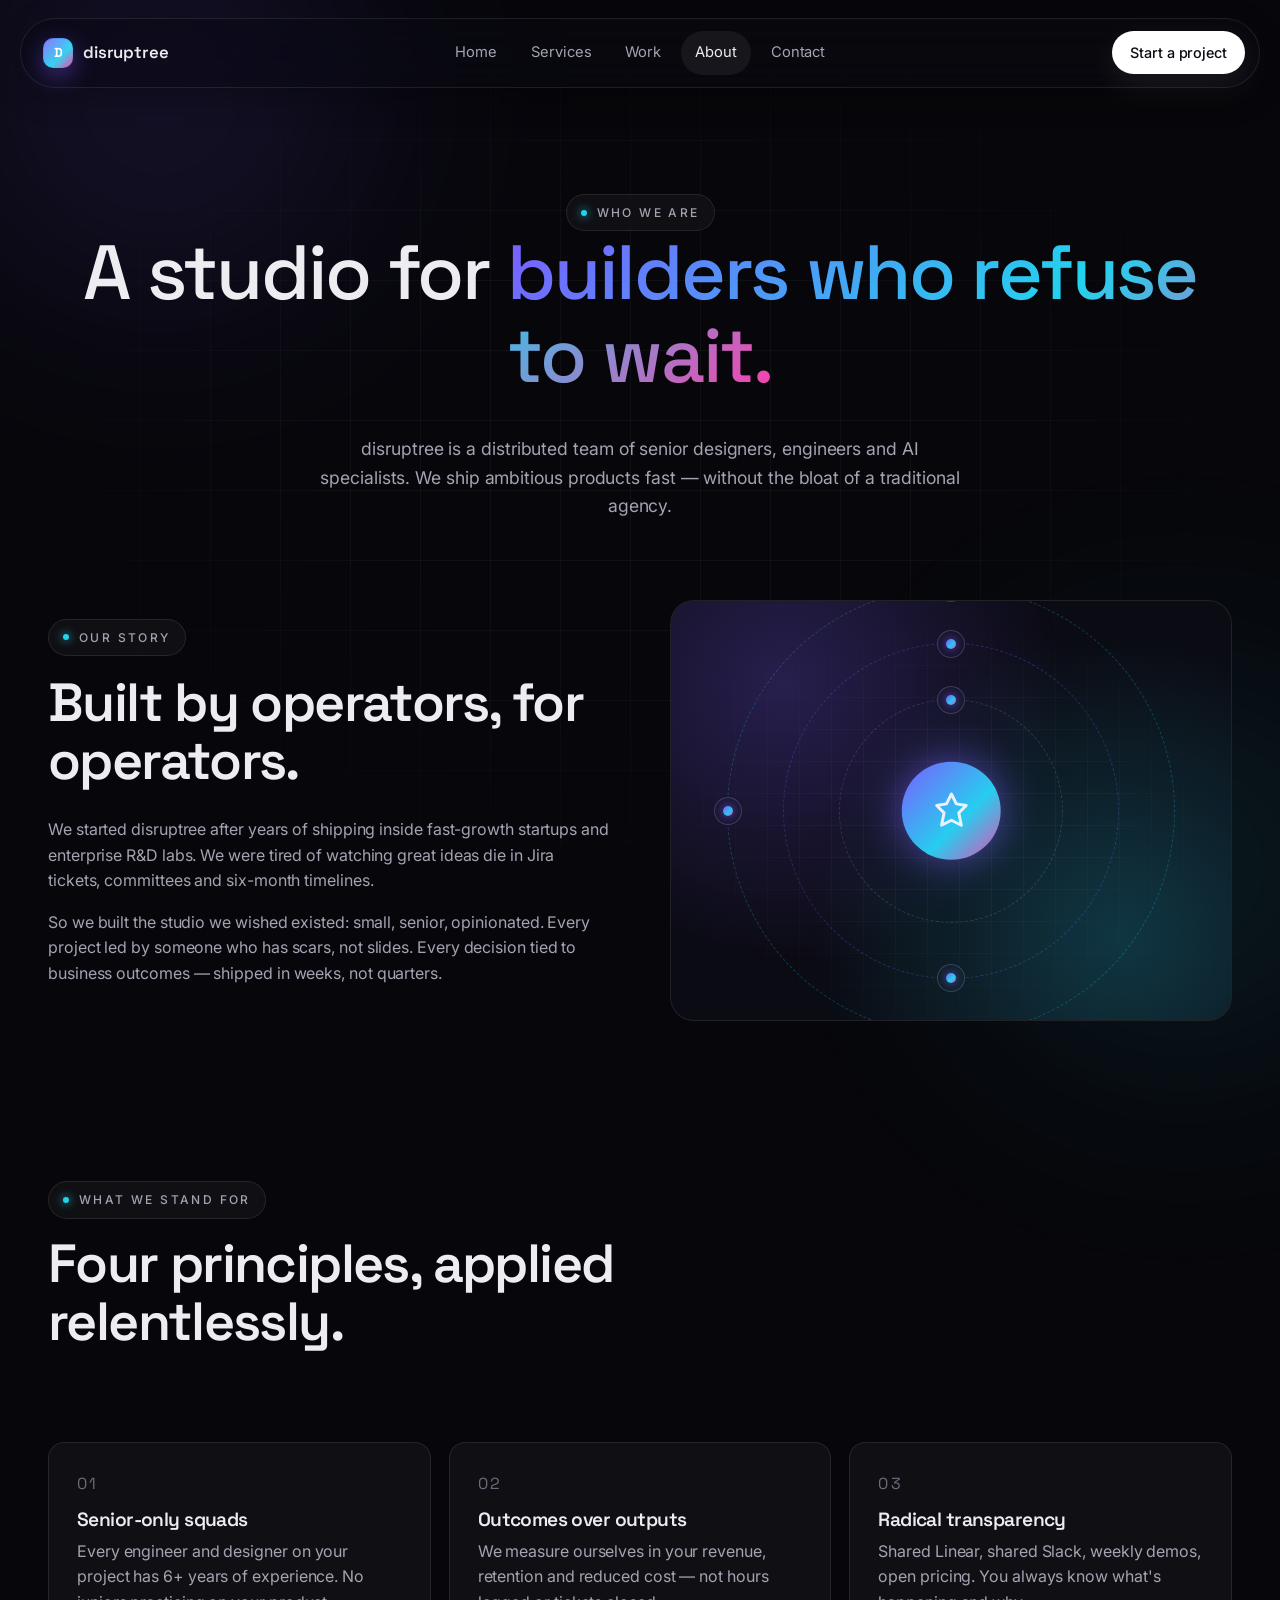
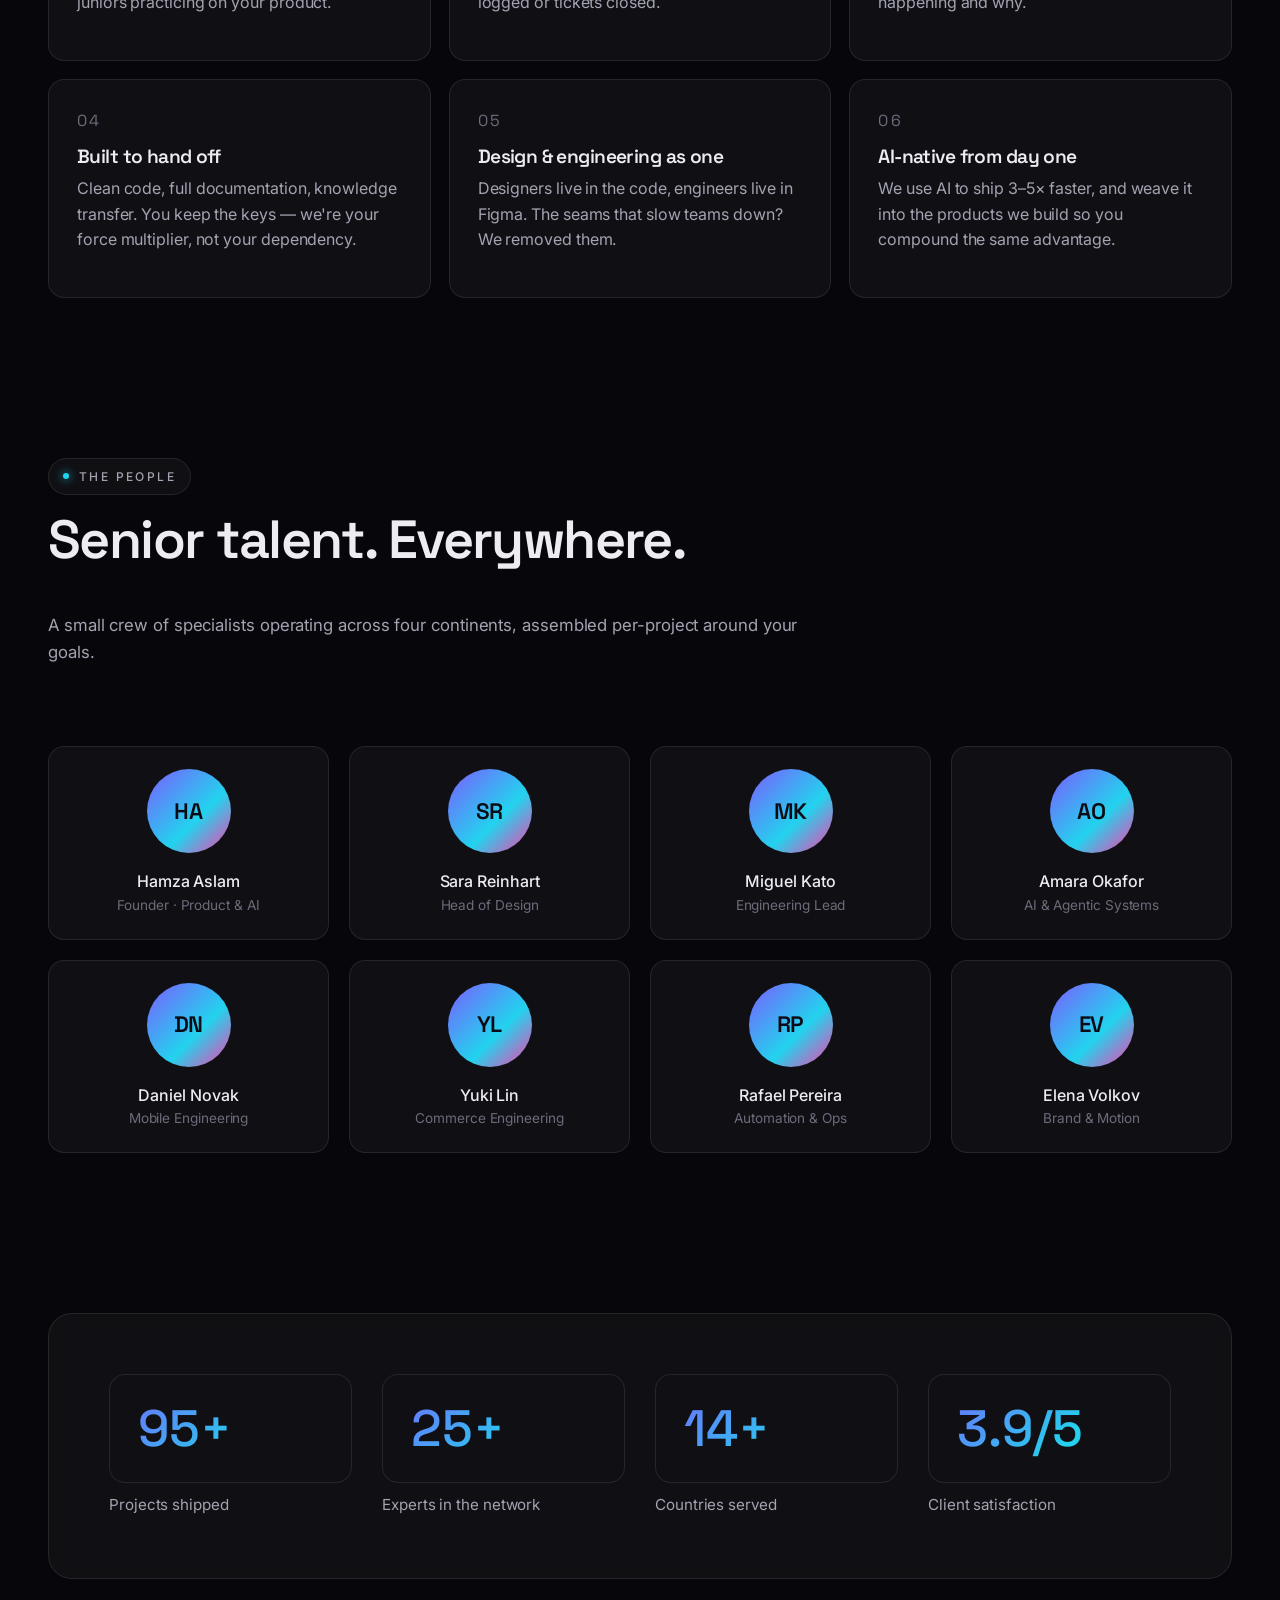
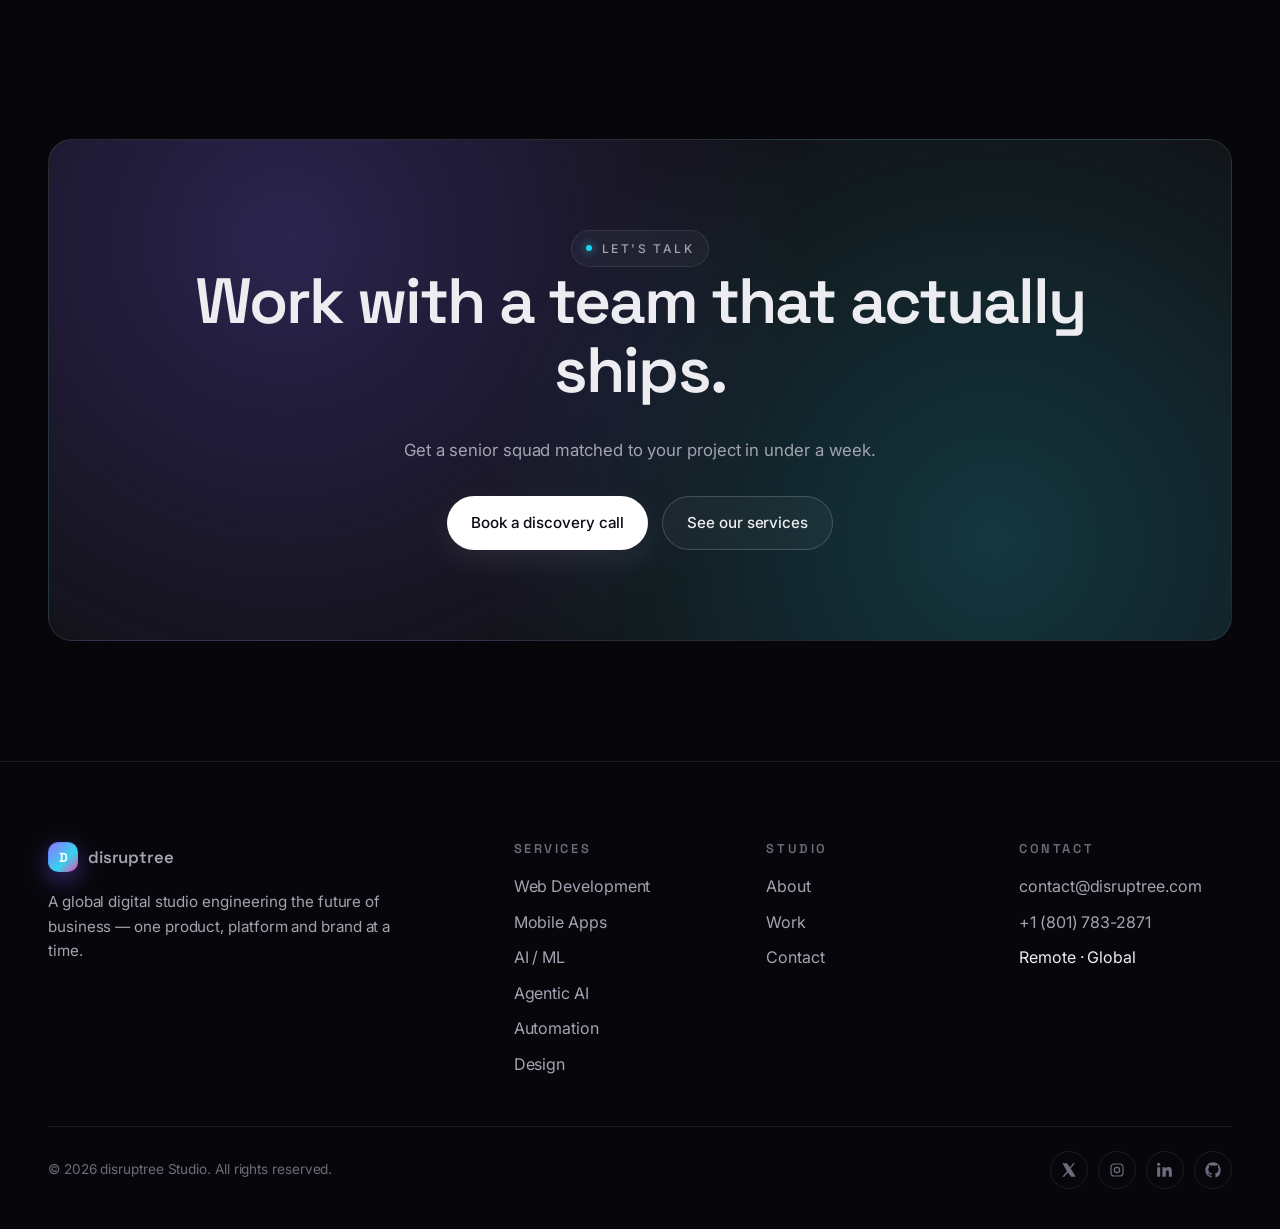
==== commit 84eda87c: "Update contact names and phone number in contact section" ====
--- a/about.html
+++ b/about.html
@@ -191,7 +191,7 @@
         </ul></div>
         <div class="footer-col"><h4>Contact</h4><ul>
           <li><a href="mailto:contact@disruptree.com">contact@disruptree.com</a></li>
-          <li><a href="tel:+10000000000">+1 (000) 000-0000</a></li>
+          <li><a href="tel:+18017832871">+1 (801) 783-2871</a></li>
           <li>Remote · Global</li>
         </ul></div>
       </div>
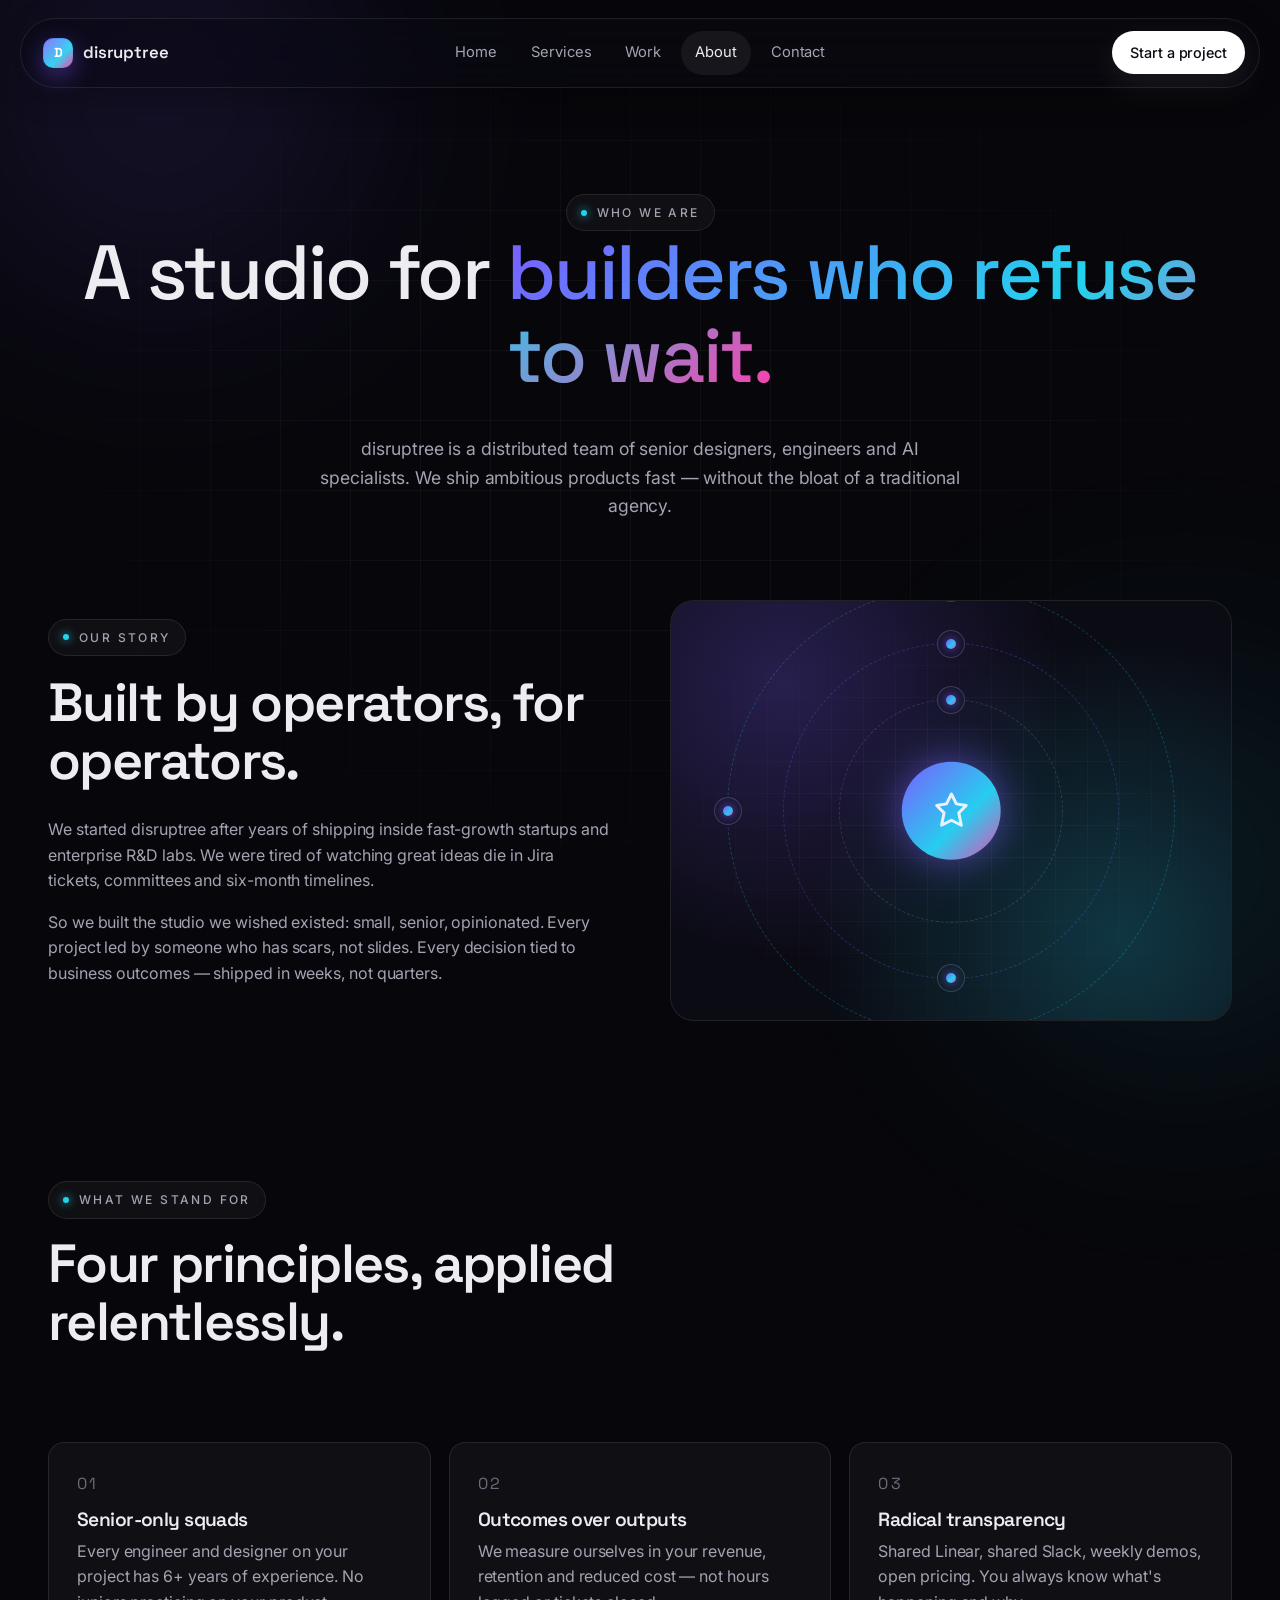
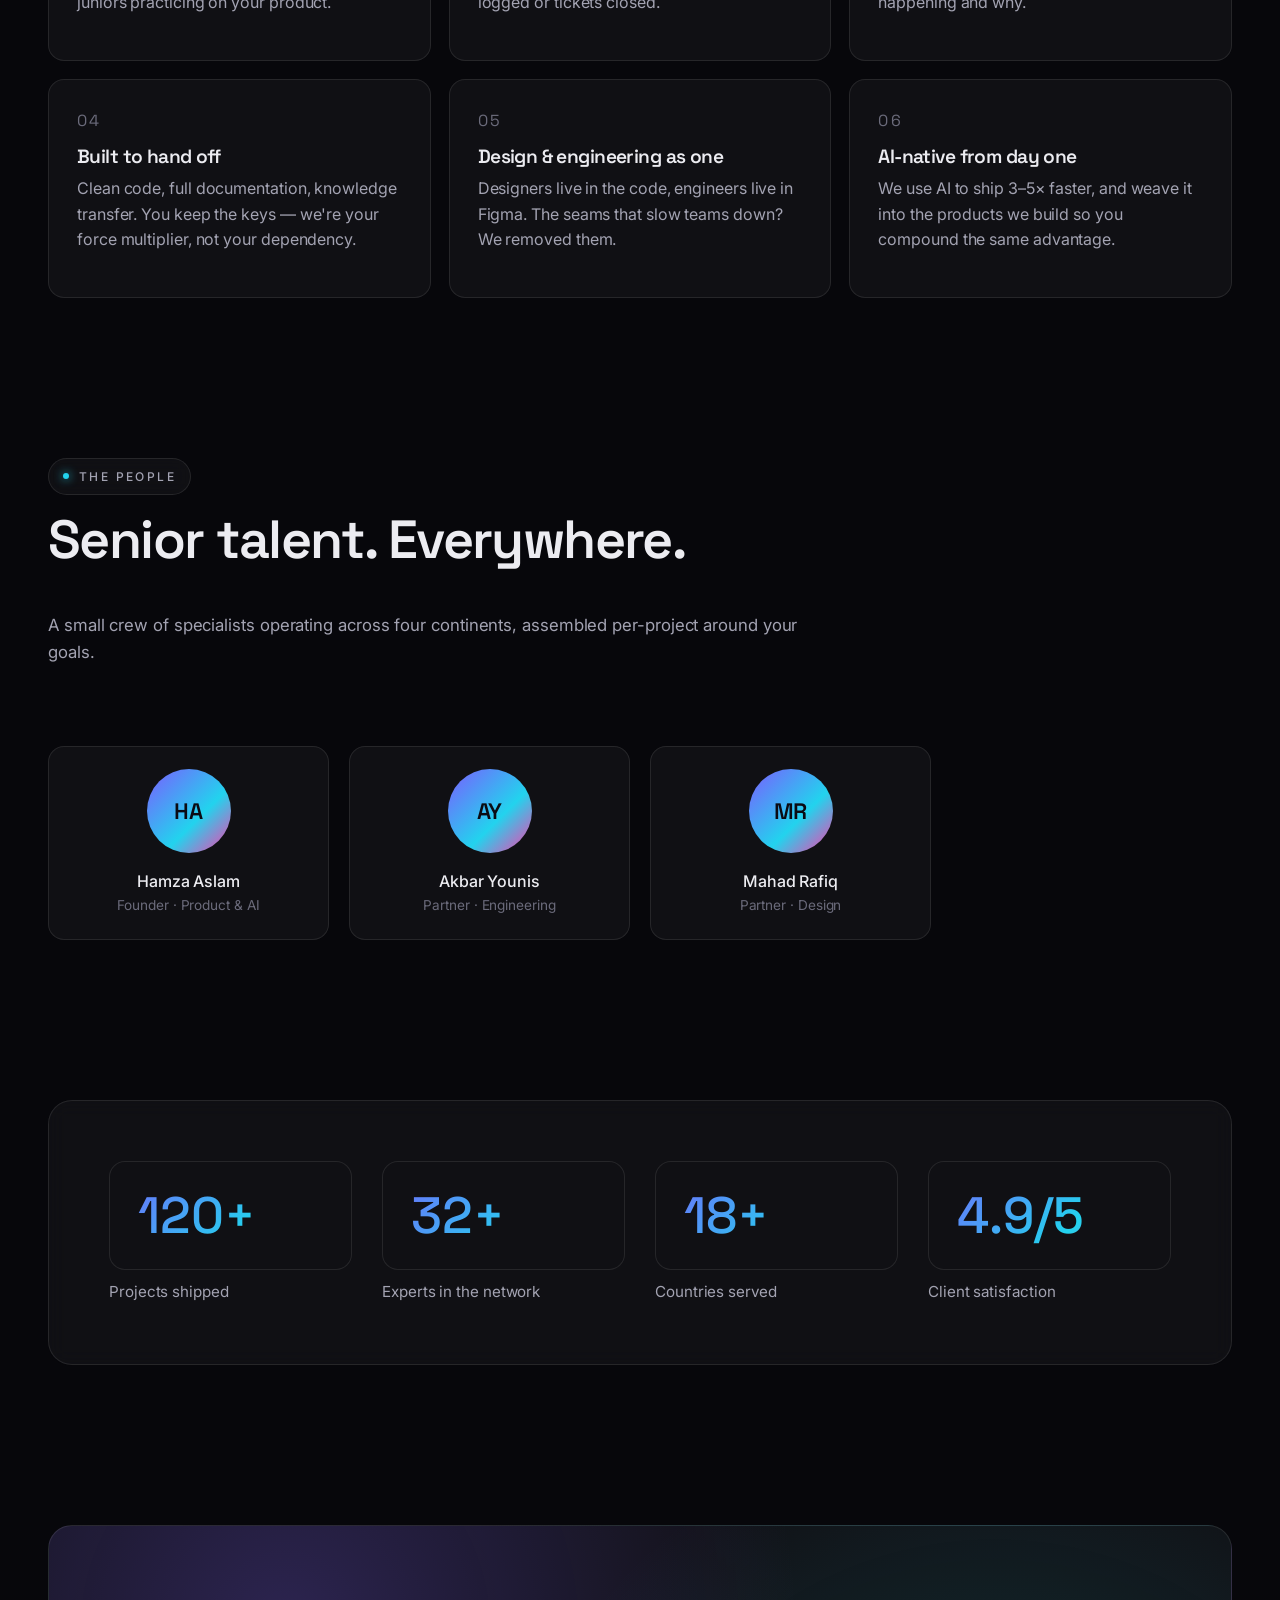
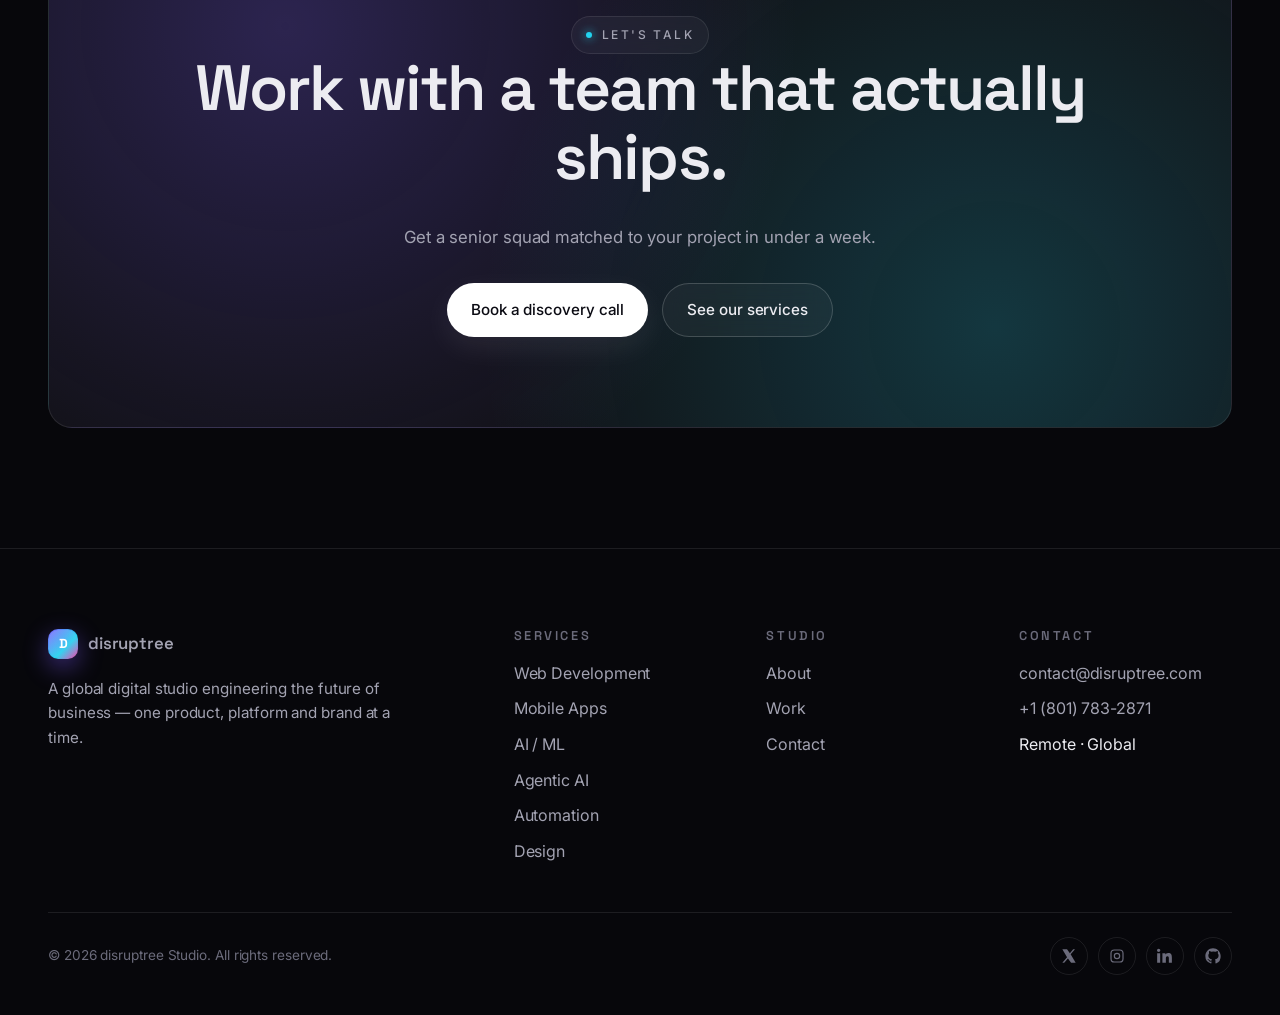
==== commit 016a855b: "Update team members in about page" ====
--- a/about.html
+++ b/about.html
@@ -133,13 +133,8 @@
       </div>
       <div class="team-grid" data-reveal-stagger>
         <div class="member"><div class="avatar">HA</div><div class="name">Hamza Aslam</div><div class="role">Founder · Product &amp; AI</div></div>
-        <div class="member"><div class="avatar">SR</div><div class="name">Sara Reinhart</div><div class="role">Head of Design</div></div>
-        <div class="member"><div class="avatar">MK</div><div class="name">Miguel Kato</div><div class="role">Engineering Lead</div></div>
-        <div class="member"><div class="avatar">AO</div><div class="name">Amara Okafor</div><div class="role">AI &amp; Agentic Systems</div></div>
-        <div class="member"><div class="avatar">DN</div><div class="name">Daniel Novak</div><div class="role">Mobile Engineering</div></div>
-        <div class="member"><div class="avatar">YL</div><div class="name">Yuki Lin</div><div class="role">Commerce Engineering</div></div>
-        <div class="member"><div class="avatar">RP</div><div class="name">Rafael Pereira</div><div class="role">Automation &amp; Ops</div></div>
-        <div class="member"><div class="avatar">EV</div><div class="name">Elena Volkov</div><div class="role">Brand &amp; Motion</div></div>
+        <div class="member"><div class="avatar">AY</div><div class="name">Akbar Younis</div><div class="role">Partner · Engineering</div></div>
+        <div class="member"><div class="avatar">MR</div><div class="name">Mahad Rafiq</div><div class="role">Partner · Design</div></div>
       </div>
     </div>
   </section>
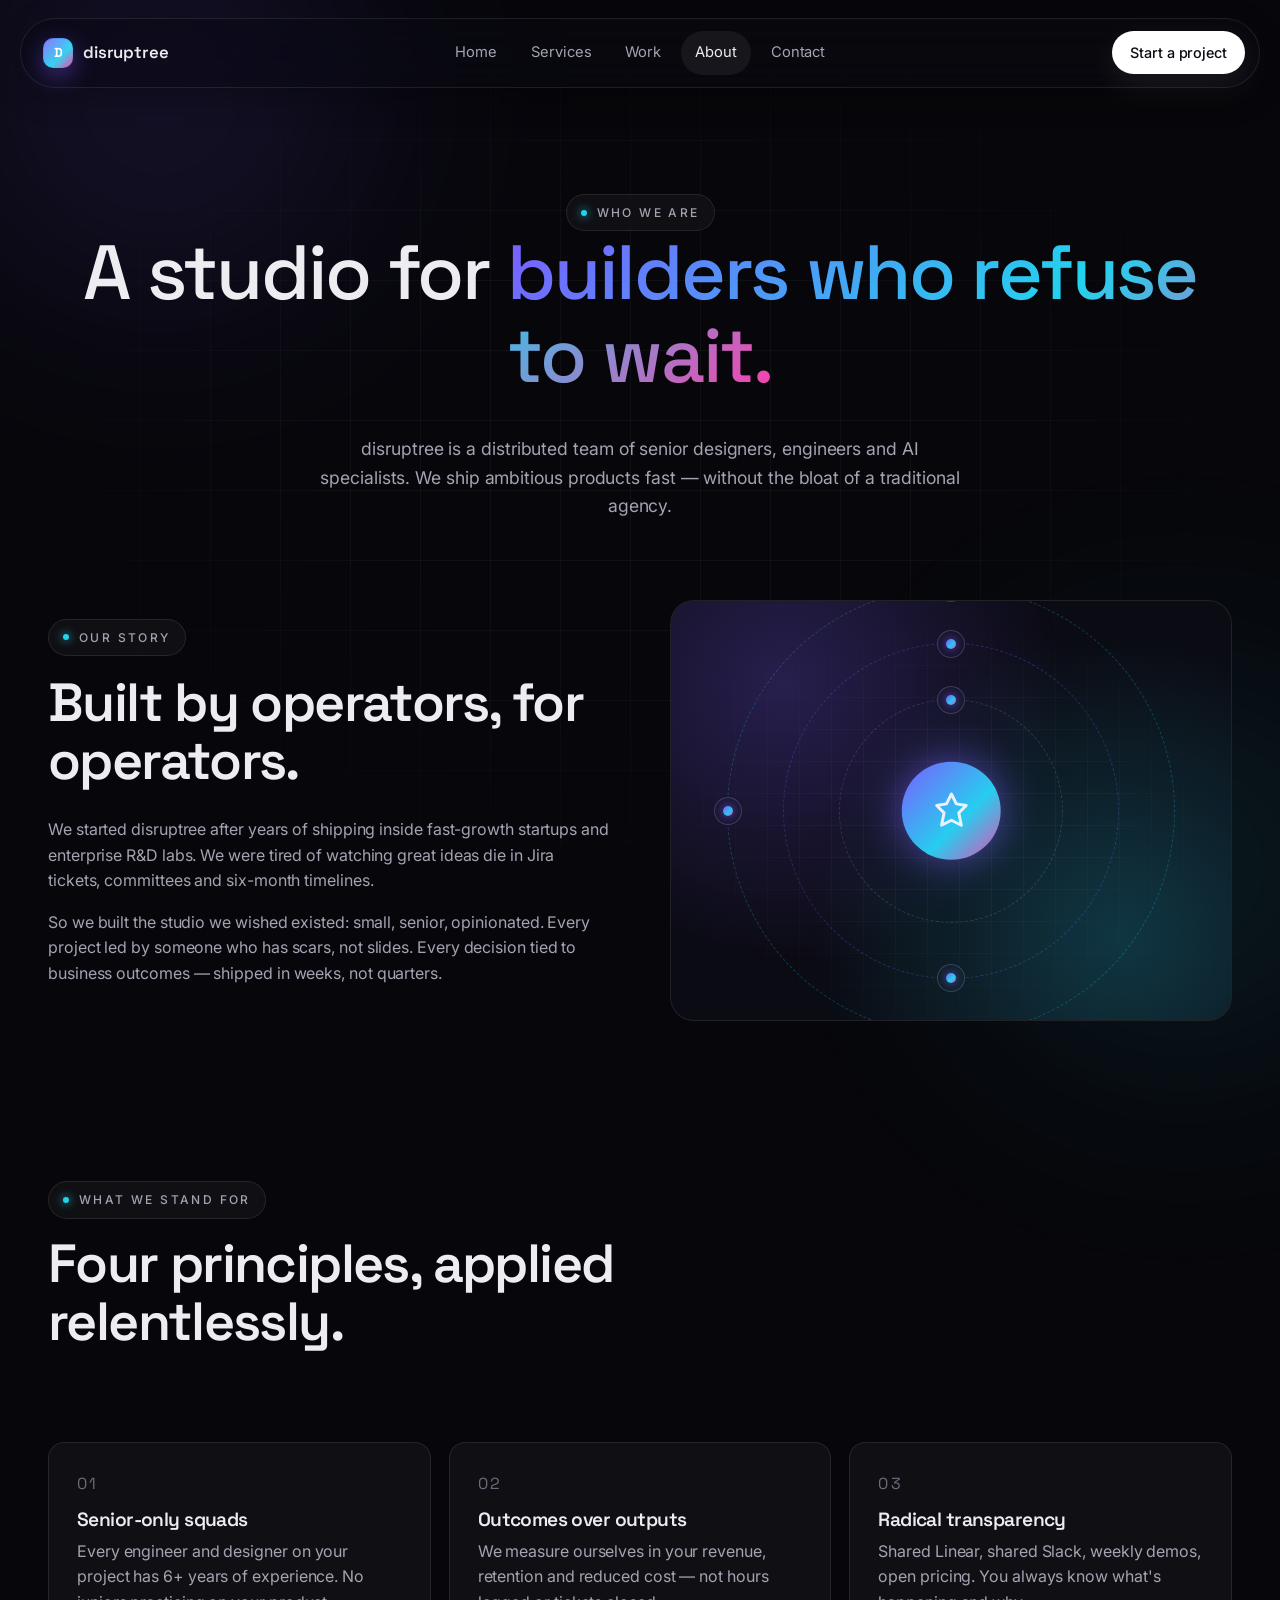
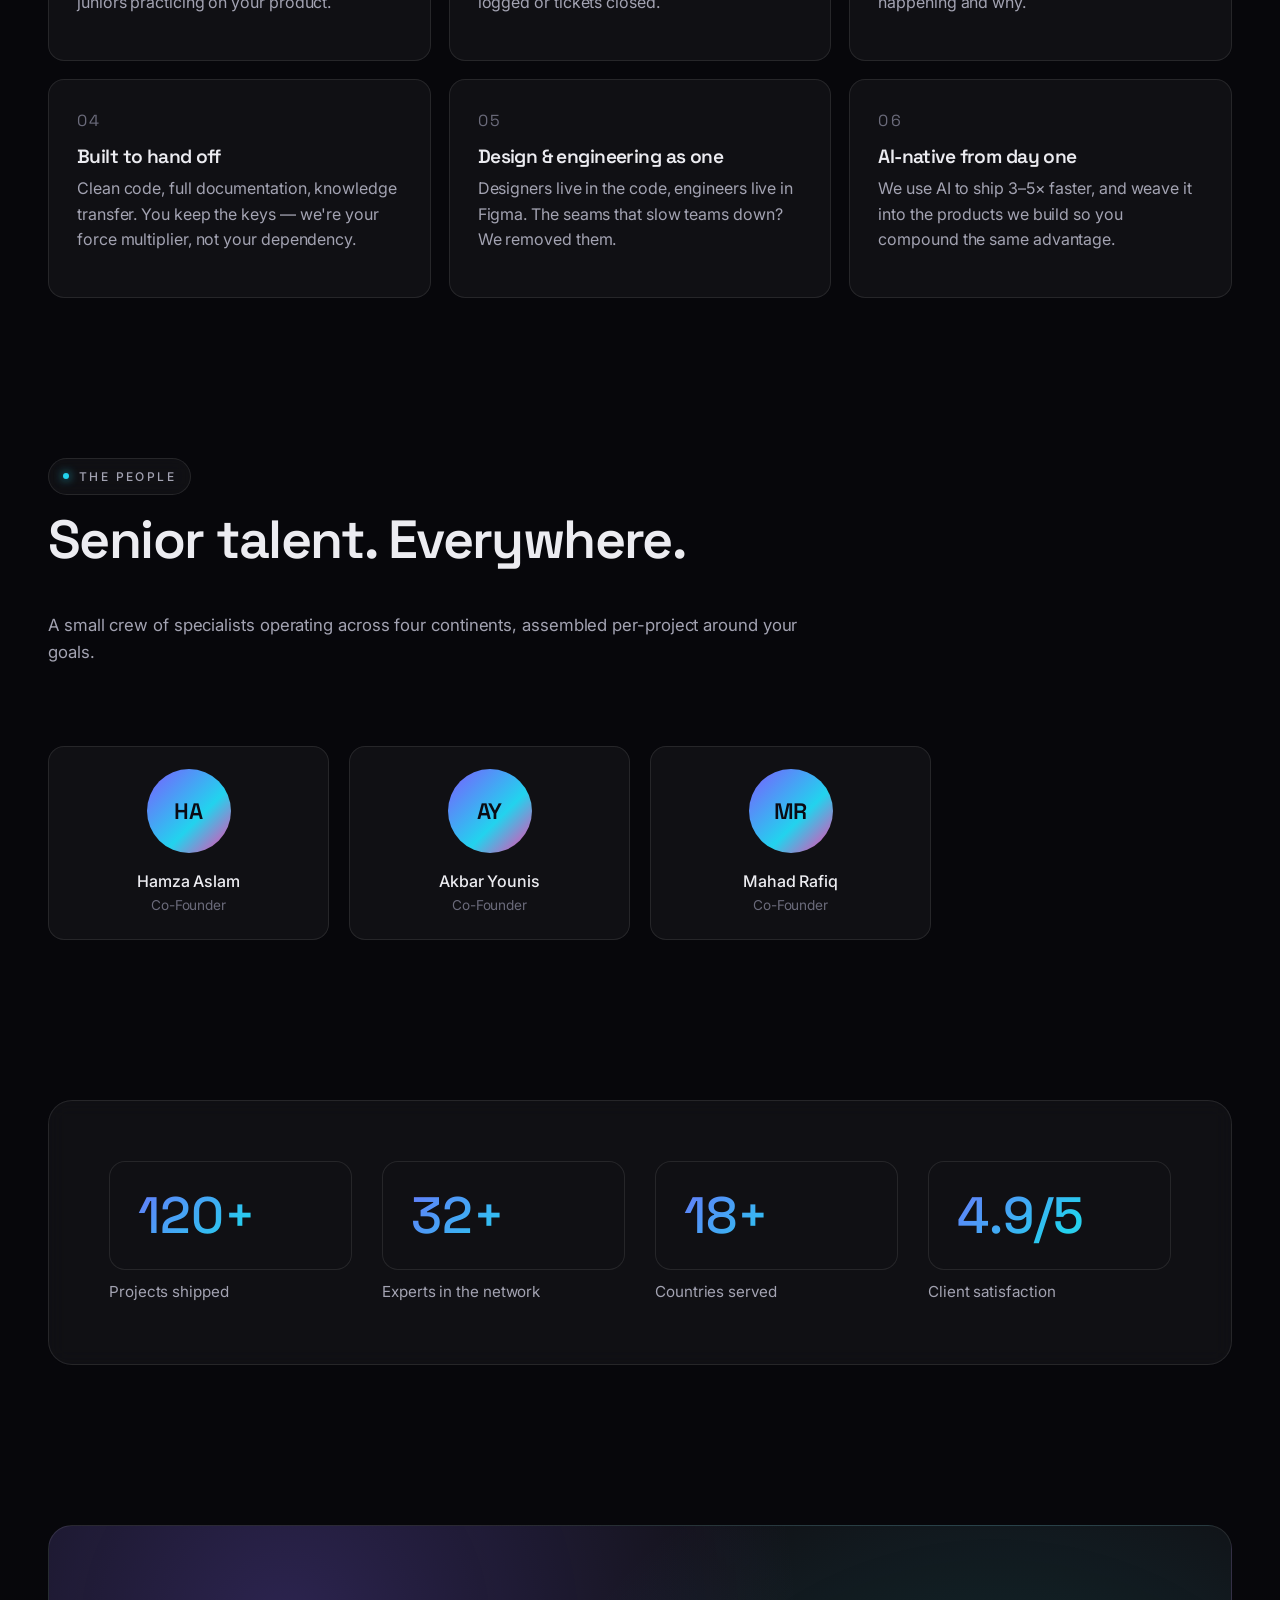
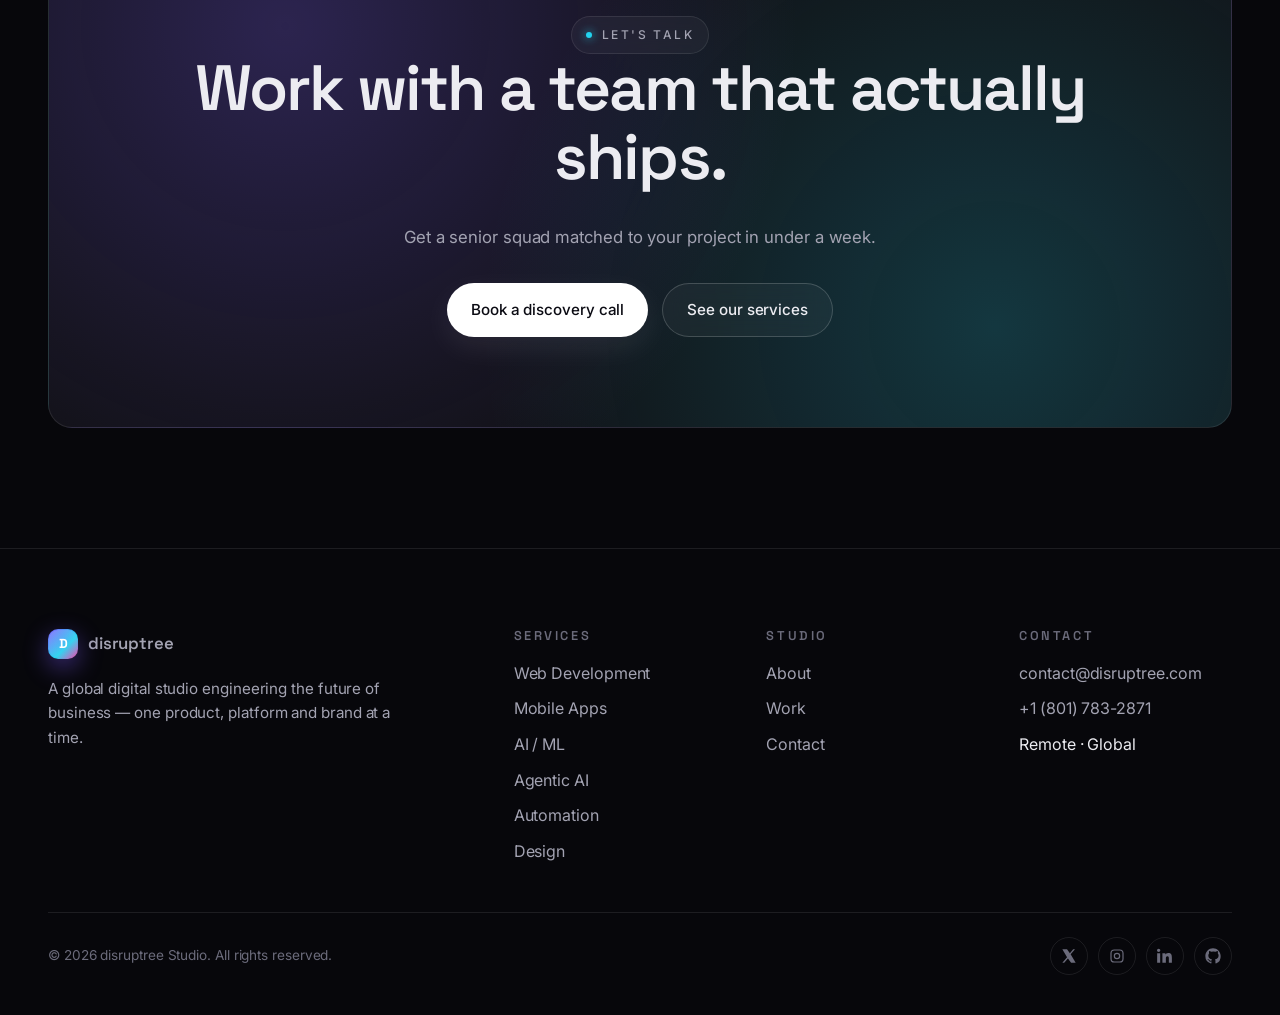
==== commit c7879096: "Update roles to Co-Founder for Hamza, Akbar, and Mahad" ====
--- a/about.html
+++ b/about.html
@@ -132,9 +132,9 @@
         <p class="lead">A small crew of specialists operating across four continents, assembled per-project around your goals.</p>
       </div>
       <div class="team-grid" data-reveal-stagger>
-        <div class="member"><div class="avatar">HA</div><div class="name">Hamza Aslam</div><div class="role">Founder · Product &amp; AI</div></div>
-        <div class="member"><div class="avatar">AY</div><div class="name">Akbar Younis</div><div class="role">Partner · Engineering</div></div>
-        <div class="member"><div class="avatar">MR</div><div class="name">Mahad Rafiq</div><div class="role">Partner · Design</div></div>
+        <div class="member"><div class="avatar">HA</div><div class="name">Hamza Aslam</div><div class="role">Co-Founder</div></div>
+        <div class="member"><div class="avatar">AY</div><div class="name">Akbar Younis</div><div class="role">Co-Founder</div></div>
+        <div class="member"><div class="avatar">MR</div><div class="name">Mahad Rafiq</div><div class="role">Co-Founder</div></div>
       </div>
     </div>
   </section>
